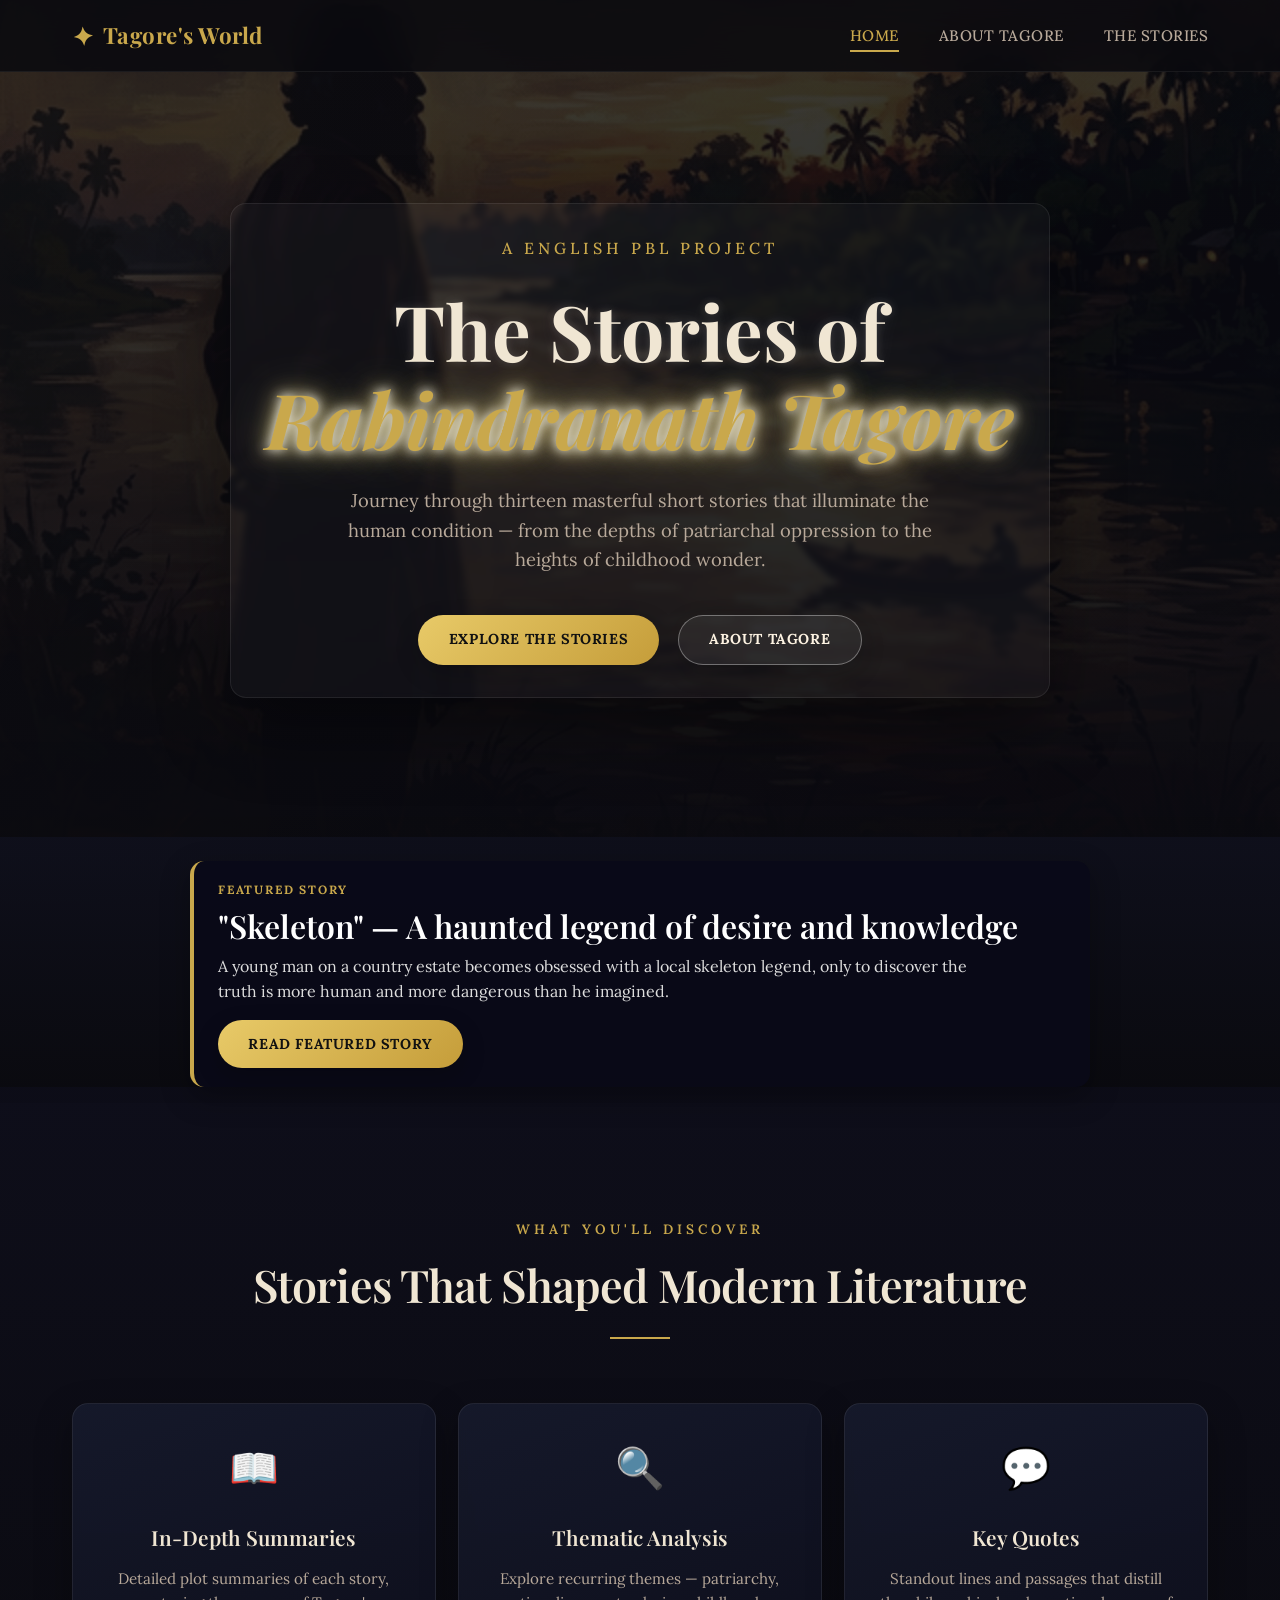
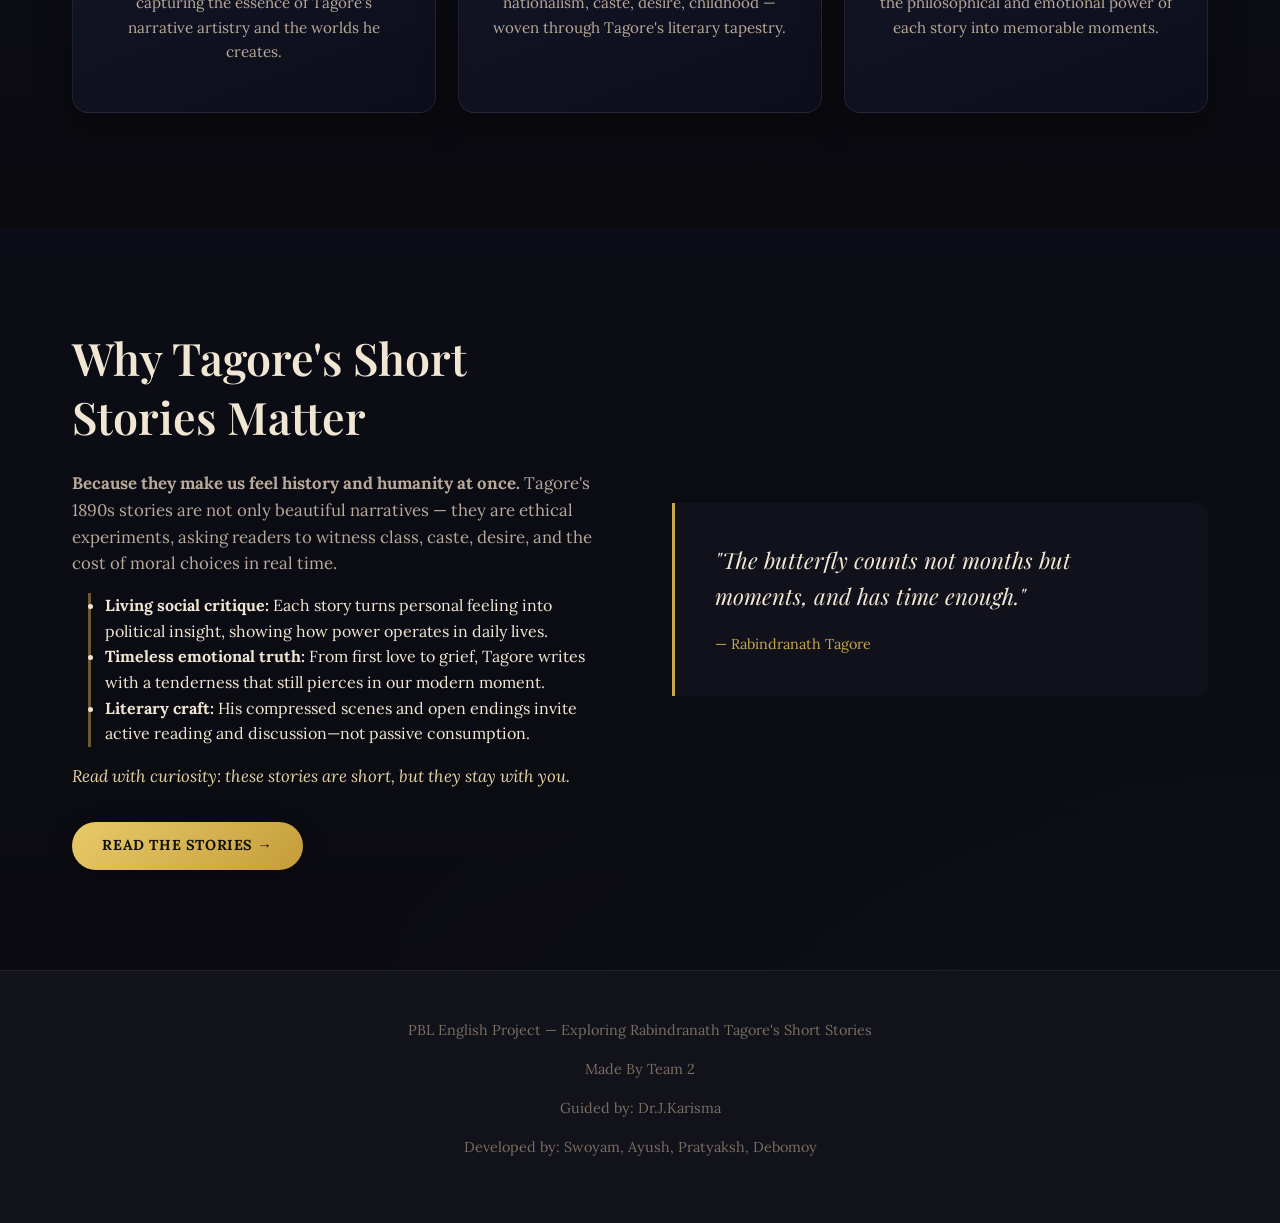
==== index.html @ ea3164e9 "updated" ====
<!DOCTYPE html>
<html lang="en">
<head>
  <meta charset="UTF-8">
  <meta name="viewport" content="width=device-width, initial-scale=1.0">
  <meta name="description" content="Explore the literary world of Rabindranath Tagore — a curated collection of his short stories with summaries, themes, and in-depth analysis.">
  <title>Tagore's Stories — Exploring the Literary World of Rabindranath Tagore</title>
  <link rel="stylesheet" href="css/style.css">
</head>
<body>

  <!-- Particles -->
  <div class="particles"></div>

  <!-- Navbar -->
  <nav class="navbar">
    <div class="nav-container">
      <a href="index.html" class="nav-logo">
        <span class="logo-icon">✦</span> Tagore's World
      </a>
      <ul class="nav-links">
        <li><a href="index.html">Home</a></li>
        <li><a href="about.html">About Tagore</a></li>
        <li><a href="stories.html">The Stories</a></li>
      </ul>
      <div class="hamburger">
        <span></span>
        <span></span>
        <span></span>
      </div>
    </div>
  </nav>

  <!-- Hero -->
  <section class="hero">
    <div class="hero-bg">
      <img src="assets/hero-bg.png" alt="Tagore by the river at dusk">
    </div>
    <div class="hero-content">
      <p class="hero-subtitle">A English PBL Project</p>
      <h1 class="hero-title">The Stories of <span class="highlight">Rabindranath Tagore</span></h1>
      <p class="hero-description">Journey through thirteen masterful short stories that illuminate the human condition — from the depths of patriarchal oppression to the heights of childhood wonder.</p>
      <div class="hero-cta">
        <a href="stories.html" class="btn btn-primary">Explore the Stories</a>
        <a href="about.html" class="btn btn-outline">About Tagore</a>
      </div>
    </div>
  </section>

  <!-- Featured Story Highlight -->
  <section class="featured-story">
    <div class="container">
      <div class="featured-story-card reveal">
        <div class="featured-headline">Featured Story</div>
        <h3>"Skeleton" — A haunted legend of desire and knowledge</h3>
        <p>A young man on a country estate becomes obsessed with a local skeleton legend, only to discover the truth is more human and more dangerous than he imagined.</p>
        <a href="story.html?id=skeleton" class="btn btn-primary">Read Featured Story</a>
      </div>
    </div>
  </section>

  <!-- Featured Section -->
  <section class="featured-section">
    <div class="container">
      <div class="section-header reveal">
        <span class="section-label">What You'll Discover</span>
        <h2 class="section-title">Stories That Shaped Modern Literature</h2>
        <div class="section-divider"></div>
      </div>

      <div class="featured-grid reveal-children">
        <div class="featured-card">
          <span class="card-icon">📖</span>
          <h3>In-Depth Summaries</h3>
          <p>Detailed plot summaries of each story, capturing the essence of Tagore's narrative artistry and the worlds he creates.</p>
        </div>
        <div class="featured-card">
          <span class="card-icon">🔍</span>
          <h3>Thematic Analysis</h3>
          <p>Explore recurring themes — patriarchy, nationalism, caste, desire, childhood — woven through Tagore's literary tapestry.</p>
        </div>
        <div class="featured-card">
          <span class="card-icon">💬</span>
          <h3>Key Quotes</h3>
          <p>Standout lines and passages that distill the philosophical and emotional power of each story into memorable moments.</p>
        </div>
      </div>
    </div>
  </section>

  <!-- Intro Quote Section -->
  <section class="intro-section">
    <div class="container">
      <div class="intro-content">
        <div class="intro-text reveal">
          <h2>Why Tagore's Short Stories Matter</h2>
          <p><strong>Because they make us feel history and humanity at once.</strong> Tagore's 1890s stories are not only beautiful narratives — they are ethical experiments, asking readers to witness class, caste, desire, and the cost of moral choices in real time.</p>
          <ul style="list-style: disc; margin-left: 1rem; margin-bottom: 1rem; color:#f0e6d3;">
            <li><strong>Living social critique:</strong> Each story turns personal feeling into political insight, showing how power operates in daily lives.</li>
            <li><strong>Timeless emotional truth:</strong> From first love to grief, Tagore writes with a tenderness that still pierces in our modern moment.</li>
            <li><strong>Literary craft:</strong> His compressed scenes and open endings invite active reading and discussion—not passive consumption.</li>
          </ul>
          <p class="intro-cta">Read with curiosity: these stories are short, but they stay with you.</p>
          <a href="stories.html" class="btn btn-primary" style="margin-top: 1rem;">Read the Stories →</a>
        </div>
        <div class="intro-quote reveal">
          <blockquote>"The butterfly counts not months but moments, and has time enough."</blockquote>
          <cite>— Rabindranath Tagore</cite>
        </div>
      </div>
    </div>
  </section>

  <!-- Footer -->
  <footer class="footer">
    <div class="container">
      <p>PBL English Project — Exploring Rabindranath Tagore's Short Stories</p>
      <p style="margin-top: 0.5rem;">Made By Team 2</p>
      <p>Guided by: Dr.J.Karisma</p>
      <p>Developed by: Swoyam, Ayush, Pratyaksh, Debomoy</p>
    </div>
  </footer>

  <script src="js/stories-data.js"></script>
  <script src="js/app.js"></script>
</body>
</html>
---- css/style.css ----
@import url('https://fonts.googleapis.com/css2?family=Playfair+Display:ital,wght@0,400;0,500;0,600;0,700;0,800;1,400;1,500;1,600&family=Lora:ital,wght@0,400;0,500;0,600;0,700;1,400;1,500&display=swap');


:root {
 
  --bg-primary: #0a0a0f;
  --bg-secondary: #12121a;
  --bg-card: rgba(20, 20, 32, 0.7);
  --bg-card-hover: rgba(30, 30, 48, 0.85);
  --bg-glass: rgba(255, 255, 255, 0.03);
  --bg-glass-border: rgba(255, 255, 255, 0.06);

  --text-primary: #f0e6d3;
  --text-secondary: #b8a99a;
  --text-muted: #7a6e63;

  --gold: #c9a84c;
  --gold-light: #e8d48b;
  --gold-dark: #a07d2e;
  --gold-glow: rgba(201, 168, 76, 0.3);

  --accent-red: #c44d4d;
  --accent-teal: #4da8a8;

  --font-heading: 'Playfair Display', Georgia, serif;
  --font-body: 'Lora', 'Times New Roman', serif;

  
  --nav-height: 72px;
  --section-padding: 100px;
  --container-width: 1200px;

  
  --transition-fast: 0.2s ease;
  --transition-medium: 0.4s ease;
  --transition-slow: 0.7s cubic-bezier(0.16, 1, 0.3, 1);


  --shadow-card: 0 8px 32px rgba(0, 0, 0, 0.4);
  --shadow-glow: 0 0 40px rgba(201, 168, 76, 0.15);
}


*, *::before, *::after {
  margin: 0;
  padding: 0;
  box-sizing: border-box;
}

html {
  scroll-behavior: smooth;
  font-size: 16px;
}

body {
  font-family: var(--font-body);
  background: radial-gradient(circle at 0 0, rgba(201, 168, 76, 0.08), transparent 30%), radial-gradient(circle at 100% 120%, rgba(77, 168, 168, 0.08), transparent 35%), linear-gradient(180deg, #0b0b12 0%, #0d0d19 50%, #0a0a0f 100%);
  color: var(--text-primary);
  line-height: 1.6;
  overflow-x: hidden;
  -webkit-font-smoothing: antialiased;
  min-height: 100vh;
}

a {
  color: var(--gold);
  text-decoration: none;
  transition: color var(--transition-fast), transform var(--transition-fast);
}
a:hover {
  transform: translateY(-1px);
} 

a:hover {
  color: var(--gold-light);
}

img {
  max-width: 100%;
  height: auto;
  display: block;
}

h1, h2, h3, h4, h5, h6 {
  font-family: var(--font-heading);
  font-weight: 600;
  line-height: 1.3;
  color: var(--text-primary);
}

h1 { font-size: clamp(2.4rem, 5vw, 4rem); }
h2 { font-size: clamp(1.8rem, 3.5vw, 2.8rem); }
h3 { font-size: clamp(1.3rem, 2.5vw, 1.8rem); }

p {
  margin-bottom: 1rem;
  color: var(--text-secondary);
}

::selection {
  background: var(--gold);
  color: var(--bg-primary);
}

.section-title {
  letter-spacing: -0.02em;
  line-height: 1.25;
  margin-bottom: 0.75rem;
}

.section-label {
  letter-spacing: 0.18em;
}


::-webkit-scrollbar { width: 8px; }
::-webkit-scrollbar-track { background: var(--bg-primary); }
::-webkit-scrollbar-thumb {
  background: var(--gold-dark);
  border-radius: 4px;
}
::-webkit-scrollbar-thumb:hover { background: var(--gold); }


.navbar {
  position: fixed;
  top: 0;
  left: 0;
  width: 100%;
  height: var(--nav-height);
  z-index: 1000;
  display: flex;
  align-items: center;
  justify-content: center;
  background: rgba(10, 10, 15, 0.85);
  backdrop-filter: blur(20px);
  -webkit-backdrop-filter: blur(20px);
  border-bottom: 1px solid var(--bg-glass-border);
  transition: background var(--transition-medium);
}

.navbar.scrolled {
  background: rgba(10, 10, 15, 0.95);
  box-shadow: 0 4px 30px rgba(0, 0, 0, 0.3);
}

.nav-container {
  width: 100%;
  max-width: var(--container-width);
  padding: 0 2rem;
  display: flex;
  align-items: center;
  justify-content: space-between;
}

.nav-logo {
  font-family: var(--font-heading);
  font-size: 1.4rem;
  font-weight: 700;
  color: var(--gold);
  letter-spacing: 0.5px;
  display: flex;
  align-items: center;
  gap: 0.5rem;
  transition: transform var(--transition-fast), filter var(--transition-fast);
}

.nav-logo:hover {
  transform: translateY(-1px);
  filter: saturate(1.2);
}

.nav-logo .logo-icon {
  font-size: 1.6rem;
  transform: rotate(-5deg);
}

.nav-links {
  display: flex;
  list-style: none;
  gap: 2.5rem;
  align-items: center;
}

.nav-links a {
  font-family: var(--font-body);
  font-size: 0.95rem;
  font-weight: 500;
  color: var(--text-secondary);
  letter-spacing: 0.5px;
  text-transform: uppercase;
  position: relative;
  padding: 0.3rem 0;
}

.nav-links a::after {
  content: '';
  position: absolute;
  bottom: -2px;
  left: 0;
  width: 0;
  height: 2px;
  background: var(--gold);
  transition: width var(--transition-medium);
}

.nav-links a:hover,
.nav-links a.active {
  color: var(--gold);
}

.nav-links a:hover::after,
.nav-links a.active::after {
  width: 100%;
}

/* Hamburger */
.hamburger {
  display: none;
  flex-direction: column;
  gap: 5px;
  cursor: pointer;
  z-index: 1001;
  padding: 5px;
}

.hamburger span {
  display: block;
  width: 26px;
  height: 2px;
  background: var(--text-primary);
  transition: all var(--transition-fast);
  border-radius: 2px;
}

.hamburger.active span:nth-child(1) {
  transform: rotate(45deg) translate(5px, 5px);
}

.hamburger.active span:nth-child(2) {
  opacity: 0;
}

.hamburger.active span:nth-child(3) {
  transform: rotate(-45deg) translate(5px, -5px);
}

/* ===== CONTAINER ===== */
.container {
  width: 100%;
  max-width: var(--container-width);
  margin: 0 auto;
  padding: 0 2rem;
}

/* ===== HERO SECTION ===== */
.hero {
  position: relative;
  min-height: 93vh;
  display: flex;
  align-items: center;
  justify-content: center;
  overflow: hidden;
  padding: 6rem 0 2rem;
}

.hero-bg {
  position: absolute;
  inset: 0;
  z-index: 0;
  opacity: 0.7;
  filter: saturate(0.7) blur(0.5px);
}

.hero-bg img {
  width: 100%;
  height: 100%;
  object-fit: cover;
  opacity: 0.6;
}

.hero-bg::after {
  content: '';
  position: absolute;
  inset: 0;
  background: linear-gradient(
    to bottom,
    rgba(10, 10, 15, 0.5) 0%,
    rgba(10, 10, 15, 0.65) 45%,
    rgba(10, 10, 15, 0.95) 100%
  );
}

.hero-content {
  position: relative;
  z-index: 1;
  text-align: center;
  max-width: 820px;
  padding: 2rem;
  border-radius: 16px;
  background: rgba(255, 255, 255, 0.03);
  border: 1px solid rgba(255, 255, 255, 0.08);
  box-shadow: 0 30px 70px rgba(0, 0, 0, 0.4);
  backdrop-filter: blur(3px);
}

.hero-subtitle {
  font-family: var(--font-body);
  font-size: 1rem;
  font-weight: 500;
  color: var(--gold);
  text-transform: uppercase;
  letter-spacing: 4px;
  margin-bottom: 1.5rem;
  opacity: 0;
  animation: fadeInUp 0.8s ease 0.3s forwards;
}

.hero-title {
  font-size: clamp(2.8rem, 6vw, 5rem);
  font-weight: 700;
  margin-bottom: 1.5rem;
  line-height: 1.15;
  opacity: 0;
  animation: fadeInUp 0.8s ease 0.5s forwards;
  text-shadow: 0 0 10px rgba(255,255,255,0.15), 0 0 24px rgba(255,255,255,0.08);
}

.hero-title .highlight {
  color: var(--gold);
  font-style: italic;
  text-shadow: 0 0 12px rgba(255, 255, 255, 0.9), 0 0 22px rgba(255, 229, 129, 0.9), 0 0 50px rgba(255, 245, 180, 0.35);
  animation: glowText 2.2s ease-in-out infinite;
}

@keyframes glowText {
  0%, 100% { text-shadow: 0 0 8px rgba(255, 255, 255, 0.6), 0 0 18px rgba(255, 229, 129, 0.35); }
  50% { text-shadow: 0 0 18px rgba(255, 255, 255, 0.9), 0 0 38px rgba(255, 244, 194, 0.5); }
}

.hero-description {
  font-size: 1.15rem;
  color: var(--text-secondary);
  max-width: 600px;
  margin: 0 auto 2.5rem;
  opacity: 0;
  animation: fadeInUp 0.8s ease 0.7s forwards;
}

.hero-cta {
  display: flex;
  gap: 1.2rem;
  justify-content: center;
  flex-wrap: wrap;
  opacity: 0;
  animation: fadeInUp 0.8s ease 0.9s forwards;
}

/* ===== BUTTONS ===== */
.btn {
  display: inline-flex;
  align-items: center;
  gap: 0.45rem;
  padding: 0.78rem 1.9rem;
  border-radius: 999px;
  font-family: var(--font-body);
  font-size: 0.9rem;
  font-weight: 700;
  letter-spacing: 0.6px;
  cursor: pointer;
  border: 0;
  transition: all 0.25s ease;
  text-transform: uppercase;
  box-shadow: 0 8px 25px rgba(0, 0, 0, 0.2);
}

.btn-primary {
  background: linear-gradient(135deg, #e8ca68, #c59d3a);
  color: #111;
}

.btn-primary:hover {
  background: linear-gradient(135deg, #f2df92, #d6aa46);
  transform: translateY(-2px) scale(1.01);
  box-shadow: 0 12px 30px rgba(216, 172, 69, 0.32);
}

.btn-outline {
  background: rgba(255, 255, 255, 0.06);
  color: #fdf3e2;
  border: 1px solid rgba(255, 255, 255, 0.35);
}

.btn-outline:hover {
  background: rgba(255, 255, 255, 0.2);
  border-color: rgba(255, 255, 255, 0.6);
  color: #fff;
  transform: translateY(-2px);
}

/* ===== SECTION HEADERS ===== */
.section-header {
  text-align: center;
  margin-bottom: 4rem;
}

.section-label {
  font-family: var(--font-body);
  font-size: 0.85rem;
  font-weight: 600;
  color: var(--gold);
  text-transform: uppercase;
  letter-spacing: 4px;
  margin-bottom: 1rem;
  display: block;
}

.section-title {
  margin-bottom: 1rem;
}

.section-divider {
  width: 60px;
  height: 2px;
  background: var(--gold);
  margin: 1.5rem auto 0;
}

/* ===== FEATURED SECTION (Homepage) ===== */
.featured-section {
  padding: calc(var(--section-padding) + 1rem) 0;
  background: linear-gradient(180deg, rgba(14, 14, 26, 0.92), rgba(10, 10, 15, 0.95));
}

.featured-grid {
  display: grid;
  grid-template-columns: repeat(3, 1fr);
  gap: 1.4rem;
}

.featured-card {
  background: linear-gradient(160deg, rgba(22, 26, 44, 0.9), rgba(13, 14, 29, 0.9));
  border: 1px solid rgba(255, 255, 255, 0.08);
  border-radius: 16px;
  padding: 2rem;
  text-align: center;
  transition: all var(--transition-medium);
  position: relative;
  overflow: hidden;
  backdrop-filter: blur(4px);
  box-shadow: 0 14px 35px rgba(0, 0, 0, 0.35);
}

.featured-card::before {
  content: '';
  position: absolute;
  top: 0;
  left: 15%;
  right: 15%;
  height: 4px;
  border-radius: 999px;
  background: linear-gradient(90deg, rgba(201, 168, 76, 0.2), rgba(255, 255, 255, 0.45), rgba(201, 168, 76, 0.2));
  opacity: 0;
  transition: opacity var(--transition-medium), transform var(--transition-medium);
  transform: scaleX(0.8);
}

.featured-card:hover {
  background: linear-gradient(160deg, rgba(30, 34, 58, 0.95), rgba(16, 17, 34, 0.95));
  transform: translateY(-5px);
  box-shadow: 0 18px 45px rgba(0, 0, 0, 0.4);
  border-color: rgba(227, 191, 101, 0.25);
}

.featured-card:hover::before {
  opacity: 1;
  transform: scaleX(1);
}

.featured-card .card-icon {
  font-size: 2.5rem;
  margin-bottom: 1.5rem;
  display: block;
}

.featured-card h3 {
  font-size: 1.3rem;
  margin-bottom: 1rem;
}

.featured-card p {
  font-size: 0.95rem;
  line-height: 1.6;
}

/* ===== INTRO SECTION ===== */
.intro-section {
  padding: var(--section-padding) 0;
}

.intro-content {
  display: grid;
  grid-template-columns: 1fr 1fr;
  gap: 4rem;
  align-items: center;
}

.intro-text h2 {
  margin-bottom: 1.5rem;
}

.intro-text p {
  font-size: 1.05rem;
  margin-bottom: 1rem;
}

.intro-text ul {
  margin-bottom: 1rem;
  color: #f2e8cc;
  border-left: 3px solid rgba(201, 168, 76, 0.5);
  padding-left: 0.85rem;
}

.intro-cta {
  margin-top: 0.3rem;
  font-style: italic;
  color: #e5d3a6;
  font-size: 1rem;
}

.intro-quote {
  position: relative;
  padding: 2.5rem;
  background: var(--bg-card);
  border-left: 3px solid var(--gold);
  border-radius: 0 12px 12px 0;
}

.intro-quote blockquote {
  font-family: var(--font-heading);
  font-size: 1.4rem;
  font-style: italic;
  color: var(--text-primary);
  line-height: 1.6;
  margin-bottom: 1rem;
}

.intro-quote cite {
  font-family: var(--font-body);
  font-size: 0.9rem;
  color: var(--gold);
  font-style: normal;
}

/* ===== ABOUT PAGE ===== */
.about-hero {
  padding-top: calc(var(--nav-height) + 60px);
  padding-bottom: 60px;
  text-align: center;
  background: linear-gradient(to bottom, var(--bg-secondary), var(--bg-primary));
}

.about-bio {
  padding: var(--section-padding) 0;
}

.bio-grid {
  display: grid;
  grid-template-columns: 1fr 1.5fr;
  gap: 4rem;
  align-items: start;
}

.bio-image {
  border-radius: 12px;
  overflow: hidden;
  border: 2px solid var(--bg-glass-border);
  box-shadow: var(--shadow-card);
}

.bio-text h3 {
  color: var(--gold);
  margin-bottom: 1rem;
  font-size: 1.5rem;
}

.bio-text p {
  font-size: 1.05rem;
  margin-bottom: 1.2rem;
}

/* Timeline */
.timeline-section {
  padding: var(--section-padding) 0;
  background: var(--bg-secondary);
}

.timeline {
  position: relative;
  max-width: 900px;
  margin: 0 auto;
}

.timeline::before {
  content: '';
  position: absolute;
  top: 0;
  bottom: 0;
  left: 50%;
  width: 2px;
  background: linear-gradient(to bottom, transparent, var(--gold), transparent);
  transform: translateX(-50%);
}

.timeline-item {
  display: flex;
  align-items: flex-start;
  margin-bottom: 3rem;
  position: relative;
}

.timeline-item:nth-child(odd) {
  flex-direction: row-reverse;
  text-align: right;
}

.timeline-item:nth-child(odd) .timeline-content {
  margin-right: 3rem;
  margin-left: 0;
}

.timeline-item:nth-child(even) .timeline-content {
  margin-left: 3rem;
}

.timeline-dot {
  position: absolute;
  left: 50%;
  transform: translateX(-50%);
  width: 16px;
  height: 16px;
  border-radius: 50%;
  background: var(--gold);
  border: 3px solid var(--bg-secondary);
  z-index: 2;
  box-shadow: 0 0 15px var(--gold-glow);
}

.timeline-content {
  width: calc(50% - 2rem);
  background: var(--bg-card);
  border: 1px solid var(--bg-glass-border);
  border-radius: 10px;
  padding: 1.5rem;
  transition: all var(--transition-medium);
}

.timeline-content:hover {
  border-color: rgba(201, 168, 76, 0.2);
  transform: translateY(-3px);
  box-shadow: var(--shadow-card);
}

.timeline-year {
  font-family: var(--font-heading);
  font-size: 1.3rem;
  font-weight: 700;
  color: var(--gold);
  margin-bottom: 0.5rem;
}

.timeline-content h4 {
  font-size: 1.05rem;
  margin-bottom: 0.5rem;
}

.timeline-content p {
  font-size: 0.9rem;
  line-height: 1.6;
}

/* ===== STORIES PAGE ===== */
.stories-hero {
  padding-top: calc(var(--nav-height) + 90px);
  padding-bottom: 50px;
  text-align: center;
  background: linear-gradient(180deg, rgba(16, 18, 30, 0.96), rgba(8, 9, 16, 0.98));
  border-bottom: 1px solid rgba(255, 255, 255, 0.08);
  box-shadow: inset 0 -40px 45px rgba(0, 0, 0, 0.25);
}

.stories-hero .section-title {
  font-size: clamp(2.2rem, 5vw, 3rem);
  margin-top: 0.4rem;
  margin-bottom: 0.45rem;
  letter-spacing: -0.03em;
  line-height: 1.15;
}

.stories-hero p {
  color: #f2e9c4;
  margin: 0.4rem auto 0;
  max-width: 680px;
  font-size: 1.02rem;
  line-height: 1.65;
}

.view-controls {
  display: flex;
  justify-content: center;
  gap: 0.65rem;
  margin-top: 1.7rem;
  flex-wrap: wrap;
  background: rgba(20, 22, 34, 0.55);
  padding: 0.6rem 0.9rem;
  border-radius: 999px;
  border: 1px solid rgba(255,255,255,0.1);
  width: fit-content;
  margin: 1.4rem auto 0;
}

.view-controls .view-btn {
  border-radius: 999px;
  border: 1px solid rgba(255,255,255,0.2);
  background: rgba(255,255,255,0.08);
  color: #f4e6cf;
  padding: 0.5rem 0.95rem;
  transition: all 0.2s ease;
}

.view-controls .view-btn:hover {
  background: rgba(255,255,255,0.15);
  transform: translateY(-1px);
}

.view-btn {
  padding: 0.6rem 1.2rem;
  background: var(--bg-card);
  border: 1px solid var(--bg-glass-border);
  color: var(--text-secondary);
  border-radius: 6px;
  cursor: pointer;
  font-family: var(--font-body);
  font-size: 0.9rem;
  transition: all var(--transition-fast);
  display: flex;
  align-items: center;
  gap: 0.4rem;
}

.view-btn.active,
.view-btn:hover {
  background: var(--gold);
  color: var(--bg-primary);
  border-color: var(--gold);
}

/* Story Cards Grid */
.stories-container {
  padding: 2rem 0 var(--section-padding);
}

.stories-grid {
  display: grid;
  grid-template-columns: repeat(auto-fill, minmax(340px, 1fr));
  gap: 2rem;
  transition: all var(--transition-medium);
}

.stories-grid.list-view {
  grid-template-columns: 1fr;
  max-width: 800px;
  margin: 0 auto;
}

.story-card {
  background: linear-gradient(160deg, rgba(24, 28, 44, 0.95), rgba(11, 12, 22, 0.96));
  border: 1px solid rgba(255, 255, 255, 0.08);
  border-radius: 14px;
  padding: 1.8rem;
  cursor: pointer;
  transition: all 0.3s ease;
  position: relative;
  overflow: hidden;
  text-decoration: none;
  display: block;
  box-shadow: 0 10px 25px rgba(0, 0, 0, 0.18);
}

.story-card::before {
  content: '';
  position: absolute;
  top: 0;
  left: 0;
  right: 0;
  height: 4px;
  background: linear-gradient(90deg, rgba(201, 168, 76, 0.4), rgba(255, 255, 255, 0.75), rgba(201, 168, 76, 0.4));
  transform: scaleX(0.65);
  transition: transform 0.3s ease, opacity 0.3s ease;
  transform-origin: left;
  opacity: 0;
}

.story-card:hover {
  background: linear-gradient(160deg, rgba(36, 42, 67, 0.96), rgba(16, 18, 35, 1));
  border-color: rgba(255, 255, 255, 0.2);
  transform: translateY(-4px);
  box-shadow: 0 20px 35px rgba(0, 0, 0, 0.32), 0 0 18px rgba(201, 168, 76, 0.06);
}

.story-card:hover::before {
  transform: scaleX(1);
  opacity: 1;
}

.story-card-header {
  display: flex;
  justify-content: space-between;
  align-items: flex-start;
  margin-bottom: 1rem;
}

.story-card-title {
  font-family: var(--font-heading);
  font-size: 1.3rem;
  font-weight: 600;
  color: var(--text-primary);
  transition: color var(--transition-fast);
}

.story-card:hover .story-card-title {
  color: var(--gold);
}

.story-card-year {
  font-family: var(--font-heading);
  font-size: 0.9rem;
  color: var(--gold);
  font-weight: 600;
  background: rgba(201, 168, 76, 0.1);
  padding: 0.2rem 0.7rem;
  border-radius: 20px;
  flex-shrink: 0;
}

.story-card-excerpt {
  font-size: 0.95rem;
  color: var(--text-secondary);
  line-height: 1.6;
  display: -webkit-box;
  line-clamp: 3;
  -webkit-line-clamp: 3;
  -webkit-box-orient: vertical;
  overflow: hidden;
  margin-bottom: 1.2rem;
}

.story-card-themes {
  display: flex;
  flex-wrap: wrap;
  gap: 0.5rem;
}

.theme-tag {
  font-size: 0.75rem;
  color: var(--gold);
  background: rgba(201, 168, 76, 0.08);
  border: 1px solid rgba(201, 168, 76, 0.15);
  padding: 0.25rem 0.7rem;
  border-radius: 20px;
  font-weight: 500;
}

.story-card.featured {
  border: 1px solid rgba(255, 215, 117, 0.35);
  box-shadow: 0 18px 30px rgba(201, 168, 76, 0.28), inset 0 0 22px rgba(255, 229, 159, 0.1);
  background: linear-gradient(160deg, rgba(43, 44, 66, 0.96), rgba(20, 24, 40, 0.99));
}

.story-card-badge {
  display: inline-block;
  margin-top: 0.15rem;
  color: var(--bg-primary);
  background: var(--gold);
  font-size: 0.65rem;
  letter-spacing: 0.12em;
  text-transform: uppercase;
  font-weight: 700;
  border-radius: 99px;
  padding: 0.12rem 0.6rem;
}

.story-card-preview {
  margin: 0.6rem 0 1rem;
  background: rgba(255,255,255,0.04);
  border: 1px dashed rgba(201,168,76,0.4);
  border-radius: 10px;
  padding: 0.6rem 0.8rem;
  color: var(--text-secondary);
  font-size: 0.9rem;
}

/* List view adjustments */
.stories-grid.list-view .story-card {
  display: grid;
  grid-template-columns: 1fr;
}

.stories-grid.list-view .story-card-excerpt {
  line-clamp: 2;
  -webkit-line-clamp: 2;
}

.stories-grid {
  margin-top: 0.5rem;
}

.hidden {
  display: none !important;
}

.timeline-section {
  padding: 2rem 0 2rem;
}

.timeline-list {
  display: grid;
  grid-template-columns: repeat(auto-fill, minmax(280px, 1fr));
  gap: 1.2rem;
  margin-top: 1rem;
}

.timeline-year-block {
  display: flex;
  gap: 1rem;
  align-items: flex-start;
  margin-bottom: 1.2rem;
}

.timeline-year-marker {
  flex-shrink: 0;
  position: relative;
  padding-right: 1rem;
}

.timeline-year-marker::before {
  content: '';
  position: absolute;
  top: 0.4rem;
  right: 8px;
  width: 8px;
  height: 8px;
  border-radius: 50%;
  background: var(--gold);
  box-shadow: 0 0 0 4px rgba(201, 168, 76, 0.15);
}

.timeline-year-marker::after {
  content: '';
  position: absolute;
  top: 1.2rem;
  right: 11px;
  width: 2px;
  height: calc(100% - 1.2rem);
  background: rgba(201, 168, 76, 0.25);
}

.timeline-year-marker span {
  background: rgba(255, 255, 255, 0.08);
  color: var(--gold);
  display: inline-block;
  padding: 0.15rem 0.65rem;
  border-radius: 999px;
  font-weight: 700;
}

.timeline-year-content {
  flex: 1;
  display: grid;
  gap: 0.9rem;
}

.timeline-story-card {
  background: rgba(26, 30, 52, 0.85);
  border: 1px solid rgba(255,255,255,0.1);
  border-radius: 10px;
  padding: 0.9rem 1rem;
  transition: box-shadow var(--transition-fast), transform var(--transition-fast);
}

.timeline-story-card:hover {
  box-shadow: 0 14px 26px rgba(0, 0, 0, 0.4), 0 0 18px rgba(201, 168, 76, 0.2);
  transform: translateY(-2px);
}

.timeline-story-card h4 {
  font-size: 1.04rem;
  margin-bottom: 0.35rem;
}

.timeline-story-card h4 a {
  color: var(--text-primary);
  text-decoration: none;
}

.timeline-story-card h4 a:hover {
  color: var(--gold);
}

.timeline-story-card p {
  margin: 0;
  color: var(--text-secondary);
}

.timeline-meta {
  margin-top: 0.6rem;
  display: flex;
  gap: 0.5rem;
  flex-wrap: wrap;
  color: var(--gold-light);
  font-size: 0.8rem;
}

.timeline-meta span {
  background: rgba(255, 255, 255, 0.05);
  border: 1px solid rgba(201, 168, 76, 0.2);
  border-radius: 14px;
  padding: 0.2rem 0.55rem;
}

/* ===== STORY DETAIL PAGE ===== */
.story-detail-hero {
  padding-top: calc(var(--nav-height) + 80px);
  padding-bottom: 55px;
  text-align: center;
  background: linear-gradient(180deg, rgba(10, 12, 26, 0.96), rgba(6, 7, 14, 0.98));
  position: relative;
  border-bottom: 1px solid rgba(255,255,255,0.12);
  box-shadow: inset 0 -20px 35px rgba(0, 0, 0, 0.45);
}

.story-detail-hero::before {
  content: '';
  position: absolute;
  inset: 0;
  background: radial-gradient(circle at 50% 0%, rgba(255,255,255,0.06), transparent 45%);
  pointer-events: none;
}

.story-detail-hero::after {
  content: '';
  position: absolute;
  bottom: 0;
  left: 50%;
  transform: translateX(-50%);
  width: 70px;
  height: 3px;
  background: linear-gradient(90deg, transparent, var(--gold), transparent);
}

.story-detail-hero h1 {
  font-size: clamp(2rem, 6vw, 3rem);
  margin-bottom: 0.5rem;
  max-width: 800px;
  margin-inline: auto;
}

.story-meta {
  display: flex;
  justify-content: center;
  gap: 0.45rem;
  margin-top: 1rem;
  flex-wrap: wrap;
  max-width: 780px;
  margin-left: auto;
  margin-right: auto;
}

.story-meta-item {
  font-size: 0.85rem;
  color: #f1e9d6;
  background: rgba(255,255,255,0.05);
  border: 1px solid rgba(255,255,255,0.1);
  border-radius: 999px;
  padding: 0.35rem 0.7rem;
  display: flex;
  align-items: center;
  gap: 0.35rem;
}

.story-meta-item .meta-icon {
  display: inline-block;
  font-size: 0.9rem;
}

/* Story Body */
.story-body {
  padding: 3rem 0 var(--section-padding);
  max-width: 820px;
  margin: 0 auto;
}

.story-section {
  margin-bottom: 2rem;
  background: linear-gradient(180deg, rgba(14, 16, 28, 0.95), rgba(8, 9, 15, 0.9));
  border: 1px solid rgba(255,255,255,0.12);
  border-radius: 14px;
  padding: 1.2rem 1.4rem;
  box-shadow: 0 8px 20px rgba(0,0,0,0.2);
}

.story-section-label {
  font-family: var(--font-body);
  font-size: 0.75rem;
  font-weight: 700;
  color: var(--gold);
  text-transform: uppercase;
  letter-spacing: 2.5px;
  margin-bottom: 0.7rem;
  display: inline-flex;
  align-items: center;
  gap: 0.25rem;
  padding: 0.2rem 0.55rem;
  border-radius: 999px;
  background: rgba(255,255,255,0.05);
}

.story-section h3 {
  margin-bottom: 0.8rem;
}

.story-section p {
  font-size: 1.02rem;
  line-height: 1.8;
  margin-bottom: 0;
  color: #ece3cf;
}

.key-quote {
  background: linear-gradient(135deg, rgba(40, 40, 54, 0.96), rgba(24, 24, 37, 0.96));
  border-left: 3px solid var(--gold);
  border-radius: 0 12px 12px 0;
  padding: 1.7rem 2rem;
  margin: 1.5rem 0;
}

.key-quote p {
  font-family: var(--font-heading);
  font-size: 1.2rem;
  font-style: italic;
  color: #fffbf0;
  line-height: 1.6;
  margin: 0;
}

.themes-list li {
  font-size: 0.85rem;
  color: #fff;
  background: rgba(201, 168, 76, 0.12);
  border: 1px solid rgba(201,168,76,0.25);
  padding: 0.35rem 0.8rem;
  border-radius: 999px;
}

.story-nav {
  border-top: 1px solid rgba(255,255,255,0.08);
  margin-top: 2rem;
  padding-top: 1.8rem;
}

.story-nav a {
  border: 1px solid rgba(255,255,255,0.12);
  background: rgba(255, 255, 255, 0.04);
  color: #f7e9c8;
}

.story-nav a:hover {
  background: rgba(201, 168, 76, 0.12);
  color: #fff;
}

.story-section {
  margin-bottom: 3rem;
}

.story-section-label {
  font-family: var(--font-body);
  font-size: 0.8rem;
  font-weight: 600;
  color: var(--gold);
  text-transform: uppercase;
  letter-spacing: 3px;
  margin-bottom: 1rem;
  display: flex;
  align-items: center;
  gap: 0.5rem;
}

.story-section-label::after {
  content: '';
  flex: 1;
  height: 1px;
  background: var(--bg-glass-border);
}

.story-section h3 {
  margin-bottom: 1rem;
}

.story-section p {
  font-size: 1.05rem;
  line-height: 1.8;
}

/* Key Quote */
.key-quote {
  background: var(--bg-card);
  border-left: 3px solid var(--gold);
  border-radius: 0 12px 12px 0;
  padding: 2rem 2.5rem;
  margin: 2rem 0;
  position: relative;
}

.key-quote::before {
  content: '"';
  font-family: var(--font-heading);
  font-size: 4rem;
  color: var(--gold);
  opacity: 0.3;
  position: absolute;
  top: -0.5rem;
  left: 1rem;
  line-height: 1;
}

.key-quote p {
  font-family: var(--font-heading);
  font-size: 1.25rem;
  font-style: italic;
  color: var(--text-primary);
  line-height: 1.7;
}

/* Themes list in detail */
.themes-list {
  display: flex;
  flex-wrap: wrap;
  gap: 0.6rem;
  list-style: none;
}

.themes-list li {
  font-size: 0.9rem;
  color: var(--gold);
  background: rgba(201, 168, 76, 0.08);
  border: 1px solid rgba(201, 168, 76, 0.2);
  padding: 0.4rem 1rem;
  border-radius: 25px;
  font-weight: 500;
}

/* Story Navigation */
.story-nav {
  display: flex;
  justify-content: space-between;
  align-items: center;
  padding: 2rem 0;
  border-top: 1px solid var(--bg-glass-border);
  margin-top: 2rem;
}

.story-nav a {
  display: flex;
  align-items: center;
  gap: 0.5rem;
  font-size: 0.95rem;
  color: var(--text-secondary);
  transition: all var(--transition-fast);
  padding: 0.7rem 1.2rem;
  border-radius: 8px;
  border: 1px solid rgba(255,255,255,0.18);
  background: rgba(255,255,255,0.03);
  backdrop-filter: blur(3px);
}

.story-nav a:hover {
  color: var(--gold);
  border-color: rgba(201, 168, 76, 0.3);
  background: var(--bg-card);
}

.story-nav .nav-direction {
  font-size: 0.75rem;
  color: var(--text-muted);
  text-transform: uppercase;
  letter-spacing: 1px;
}

.story-nav .nav-title {
  font-family: var(--font-heading);
  font-weight: 600;
}

/* ===== FOOTER ===== */
.footer {
  padding: 3rem 0;
  border-top: 1px solid var(--bg-glass-border);
  text-align: center;
  background: var(--bg-secondary);
}

.footer p {
  font-size: 0.9rem;
  color: var(--text-muted);
}

.footer a {
  color: var(--gold);
}

/* ===== ANIMATIONS ===== */
@keyframes fadeInUp {
  from {
    opacity: 0;
    transform: translateY(30px);
  }
  to {
    opacity: 1;
    transform: translateY(0);
  }
}

@keyframes fadeIn {
  from { opacity: 0; }
  to { opacity: 1; }
}

@keyframes glowText {
  0% { text-shadow: 0 0 0px rgba(201,168,76,0.8); }
  50% { text-shadow: 0 0 16px rgba(201,168,76,0.45); }
  100% { text-shadow: 0 0 0px rgba(201,168,76,0.8); }
}

.hero-title .highlight {
  animation: glowText 2.4s ease-in-out infinite;
}

.featured-story {
  padding: 1.5rem 0 0;
  background: linear-gradient(180deg, rgba(15, 16, 28, 0.8), rgba(10, 10, 15, 0.95));
}

.featured-story-card {
  display: flex;
  flex-direction: column;
  gap: 0.5rem;
  background: rgba(10, 10, 24, 0.88);
  border-left: 4px solid var(--gold);
  border-radius: 14px;
  padding: 1.2rem 1.5rem;
  margin: 0 auto 1rem;
  max-width: 900px;
  box-shadow: 0 10px 30px rgba(0,0,0,0.3);
}

.featured-headline {
  text-transform: uppercase;
  letter-spacing: 0.15em;
  font-size: 0.75rem;
  color: var(--gold);
  font-weight: 700;
}

.featured-story-card h3 {
  font-size: clamp(1.4rem, 3vw, 2rem);
  margin: 0;
  line-height: 1.2;
  color: #fff;
}

.featured-story-card p {
  margin-bottom: 0.15rem;
  color: #ddd;
  max-width: 760px;
}

.featured-story-card .btn {
  width: fit-content;
  margin-top: 0.3rem;
}

body.page-transition {
  opacity: 0;
  transition: opacity 0.35s ease;
}

body.page-transition-visible {
  opacity: 1;
}

.reveal {
  opacity: 0;
  transform: translateY(40px);
  transition: opacity 0.8s ease, transform 0.8s cubic-bezier(0.16, 1, 0.3, 1);
}

.reveal.visible {
  opacity: 1;
  transform: translateY(0);
}

/* Stagger children */
.reveal-children > * {
  opacity: 0;
  transform: translateY(20px);
  transition: opacity 0.6s ease, transform 0.6s cubic-bezier(0.16, 1, 0.3, 1);
}

.reveal-children.visible > * {
  opacity: 1;
  transform: translateY(0);
}

.reveal-children.visible > *:nth-child(1) { transition-delay: 0.05s; }
.reveal-children.visible > *:nth-child(2) { transition-delay: 0.1s; }
.reveal-children.visible > *:nth-child(3) { transition-delay: 0.15s; }
.reveal-children.visible > *:nth-child(4) { transition-delay: 0.2s; }
.reveal-children.visible > *:nth-child(5) { transition-delay: 0.25s; }
.reveal-children.visible > *:nth-child(6) { transition-delay: 0.3s; }
.reveal-children.visible > *:nth-child(7) { transition-delay: 0.35s; }
.reveal-children.visible > *:nth-child(8) { transition-delay: 0.4s; }
.reveal-children.visible > *:nth-child(9) { transition-delay: 0.45s; }
.reveal-children.visible > *:nth-child(10) { transition-delay: 0.5s; }
.reveal-children.visible > *:nth-child(11) { transition-delay: 0.55s; }
.reveal-children.visible > *:nth-child(12) { transition-delay: 0.6s; }
.reveal-children.visible > *:nth-child(13) { transition-delay: 0.65s; }

/* ===== PARTICLE BACKGROUND ===== */
.particles {
  position: fixed;
  inset: 0;
  z-index: 0;
  pointer-events: none;
  overflow: hidden;
}

.back-to-top {
  position: fixed;
  right: 1rem;
  bottom: 1rem;
  width: 42px;
  height: 42px;
  border: 0;
  border-radius: 999px;
  font-size: 1.4rem;
  background: linear-gradient(135deg, #e8ca68, #c59d3a);
  color: #111;
  box-shadow: 0 10px 25px rgba(0,0,0,0.35);
  cursor: pointer;
  opacity: 0;
  pointer-events: none;
  transform: translateY(8px);
  transition: all 0.25s ease;
  z-index: 1200;
}

.back-to-top.visible {
  opacity: 1;
  pointer-events: auto;
  transform: translateY(0);
}

.particle {
  position: absolute;
  width: 2px;
  height: 2px;
  background: var(--gold);
  border-radius: 50%;
  opacity: 0;
  animation: particleFloat 8s infinite;
}

@keyframes particleFloat {
  0% { opacity: 0; transform: translateY(100vh) scale(0); }
  10% { opacity: 0.6; }
  90% { opacity: 0.6; }
  100% { opacity: 0; transform: translateY(-10vh) scale(1); }
}

/* ===== RESPONSIVE ===== */
@media (max-width: 1024px) {
  .featured-grid {
    grid-template-columns: repeat(2, 1fr);
  }

  .intro-content {
    grid-template-columns: 1fr;
    gap: 2rem;
  }

  .bio-grid {
    grid-template-columns: 1fr;
    gap: 2rem;
  }

  .stories-hero {
    padding-top: calc(var(--nav-height) + 90px);
  }
}

@media (max-width: 768px) {
  :root {
    --section-padding: 60px;
  }

  .nav-links {
    display: none;
    position: fixed;
    top: 0;
    left: 0;
    width: 100%;
    height: 100vh;
    background: rgba(10, 10, 15, 0.97);
    backdrop-filter: blur(20px);
    flex-direction: column;
    align-items: center;
    justify-content: center;
    gap: 2rem;
  }

  .nav-links.open {
    display: flex;
  }

  .nav-links a {
    font-size: 1.2rem;
  }

  .hamburger {
    display: flex;
  }

  .featured-grid {
    grid-template-columns: 1fr;
  }

  .stories-grid {
    grid-template-columns: 1fr;
  }

  /* Timeline mobile */
  .timeline::before {
    left: 1rem;
  }

  .timeline-item,
  .timeline-item:nth-child(odd) {
    flex-direction: column;
    text-align: left;
    padding-left: 3rem;
  }

  .timeline-dot {
    left: 1rem;
  }

  .timeline-content,
  .timeline-item:nth-child(odd) .timeline-content {
    width: 100%;
    margin: 0.5rem 0 0 0;
  }

  .story-nav {
    flex-direction: column;
    gap: 1rem;
  }

  .story-nav a {
    width: 100%;
    justify-content: center;
  }
}

@media (max-width: 480px) {
  html {
    font-size: 14px;
  }

  .hero-content {
    padding: 0 1rem;
  }

  .container {
    padding: 0 1rem;
  }

  .story-card {
    padding: 1.5rem;
  }

  .key-quote {
    padding: 1.5rem;
  }

  .featured-card {
    padding: 1.5rem;
  }
}
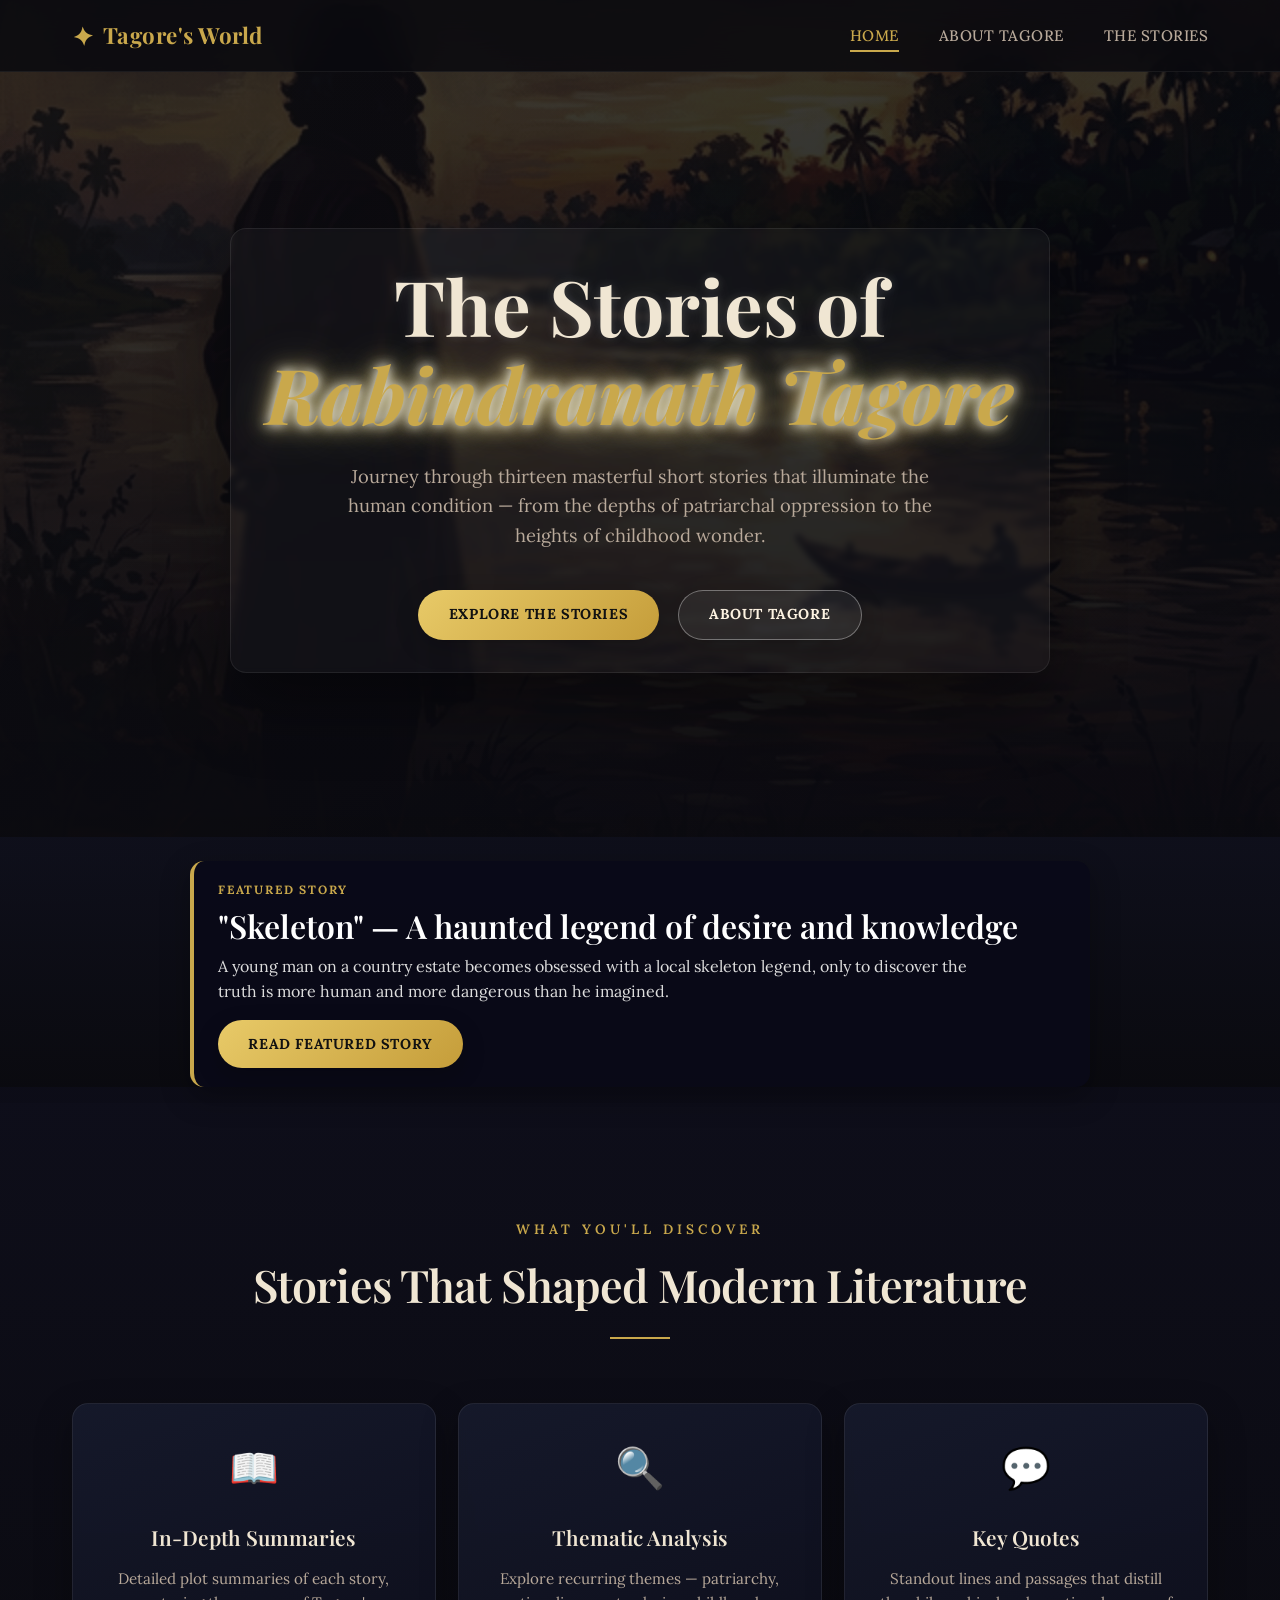
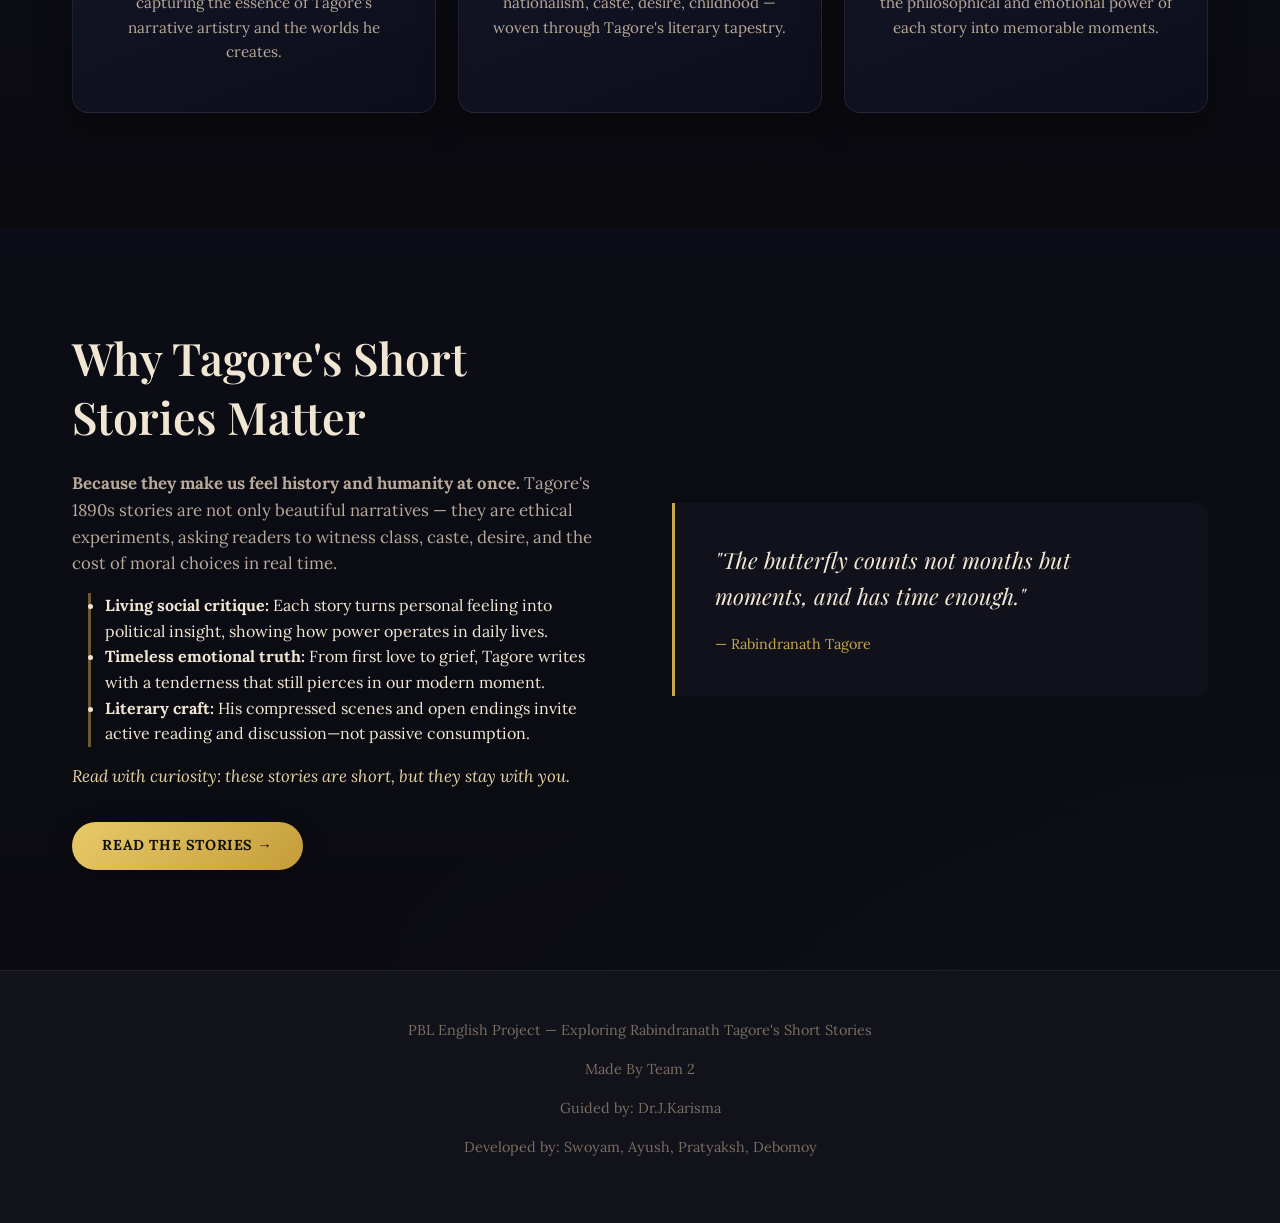
==== commit f352fb85: "Updated" ====
--- a/index.html
+++ b/index.html
@@ -37,7 +37,6 @@
       <img src="assets/hero-bg.png" alt="Tagore by the river at dusk">
     </div>
     <div class="hero-content">
-      <p class="hero-subtitle">A English PBL Project</p>
       <h1 class="hero-title">The Stories of <span class="highlight">Rabindranath Tagore</span></h1>
       <p class="hero-description">Journey through thirteen masterful short stories that illuminate the human condition — from the depths of patriarchal oppression to the heights of childhood wonder.</p>
       <div class="hero-cta">
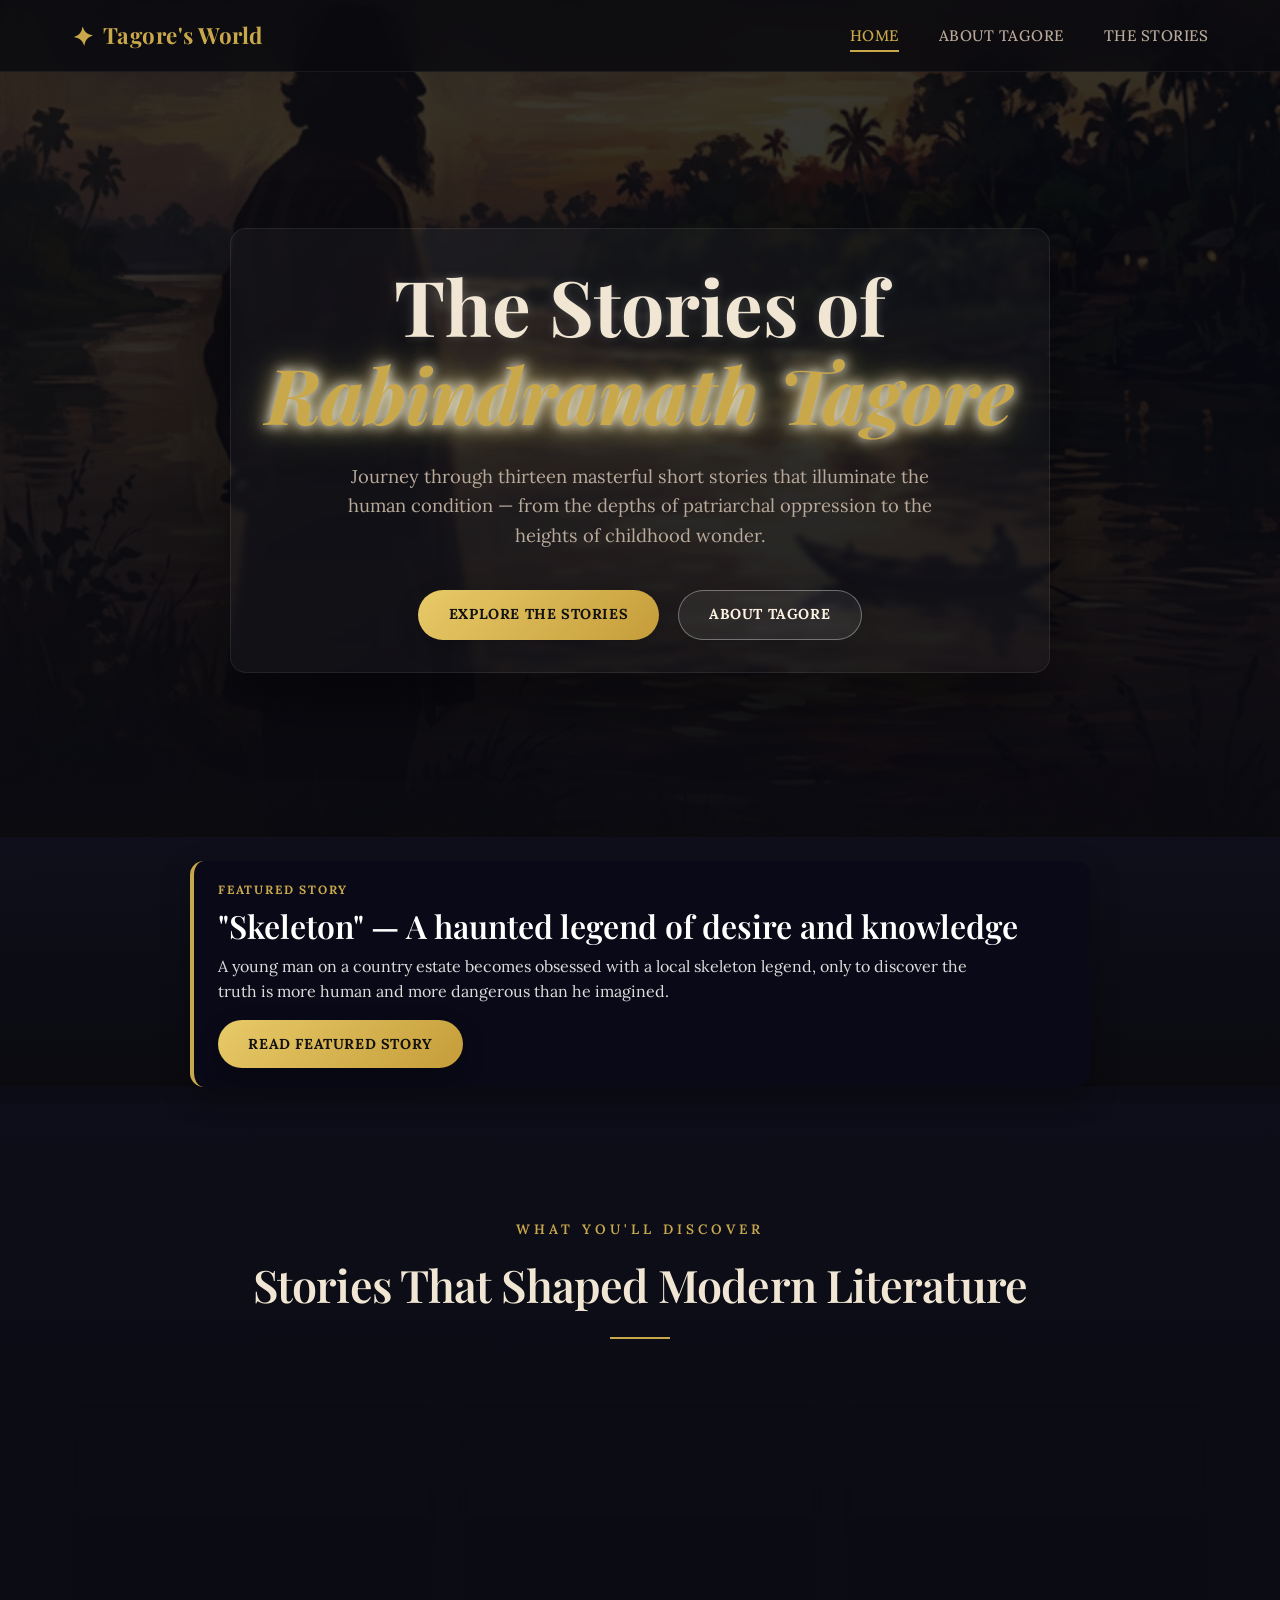
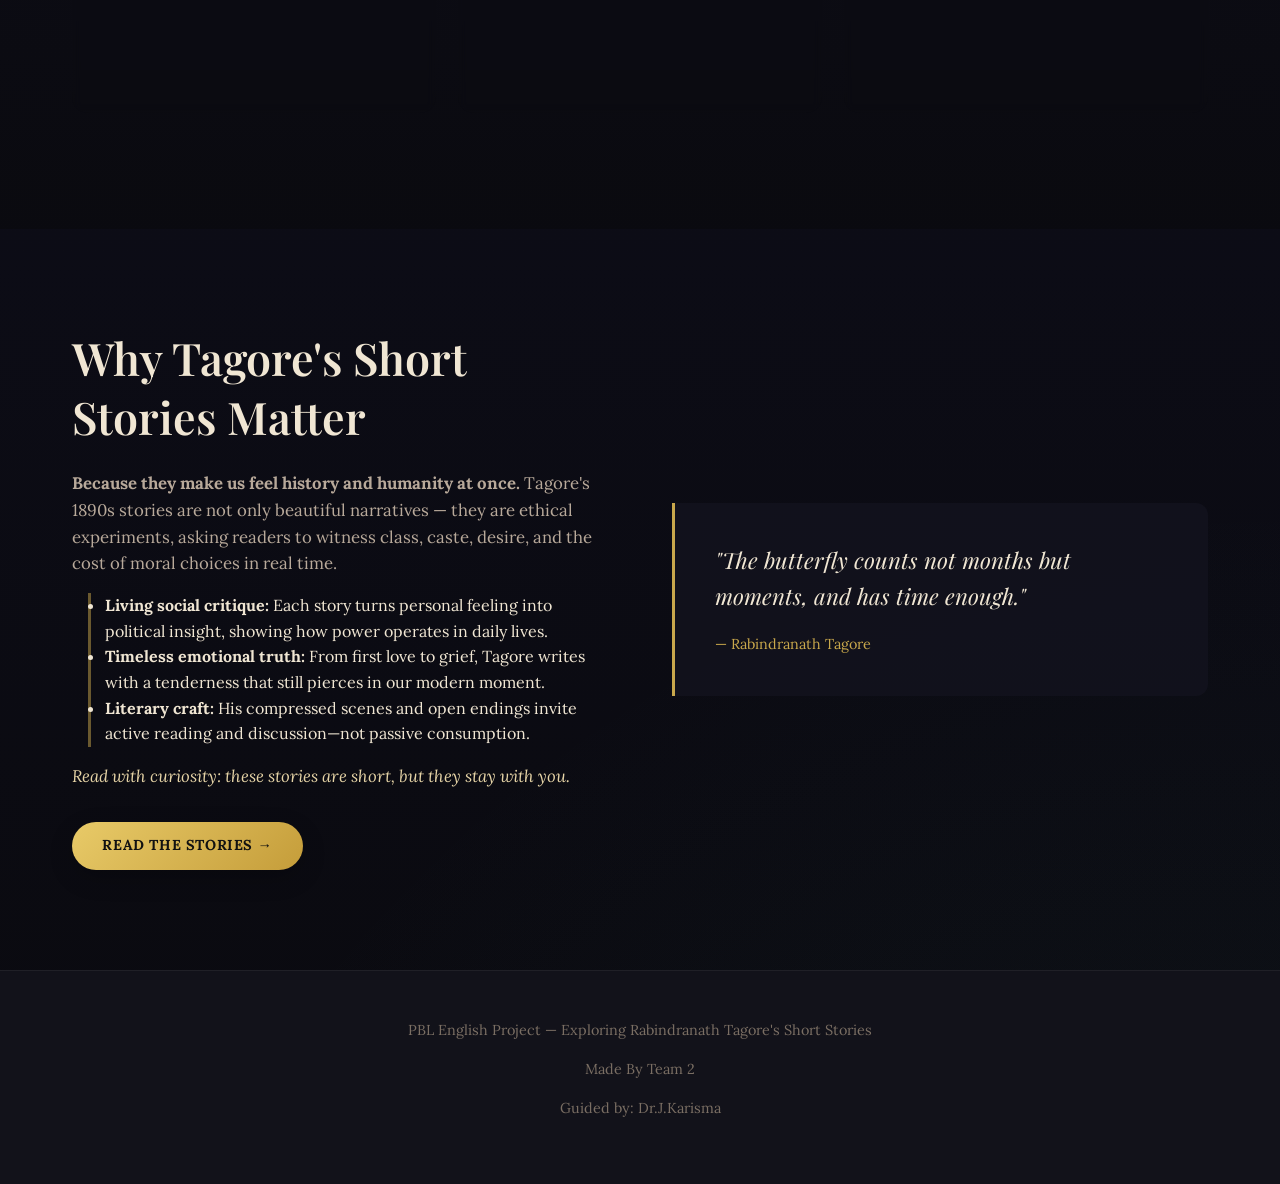
==== commit 4d06c3bd: "update" ====
--- a/index.html
+++ b/index.html
@@ -116,7 +116,6 @@
       <p>PBL English Project — Exploring Rabindranath Tagore's Short Stories</p>
       <p style="margin-top: 0.5rem;">Made By Team 2</p>
       <p>Guided by: Dr.J.Karisma</p>
-      <p>Developed by: Swoyam, Ayush, Pratyaksh, Debomoy</p>
     </div>
   </footer>
 
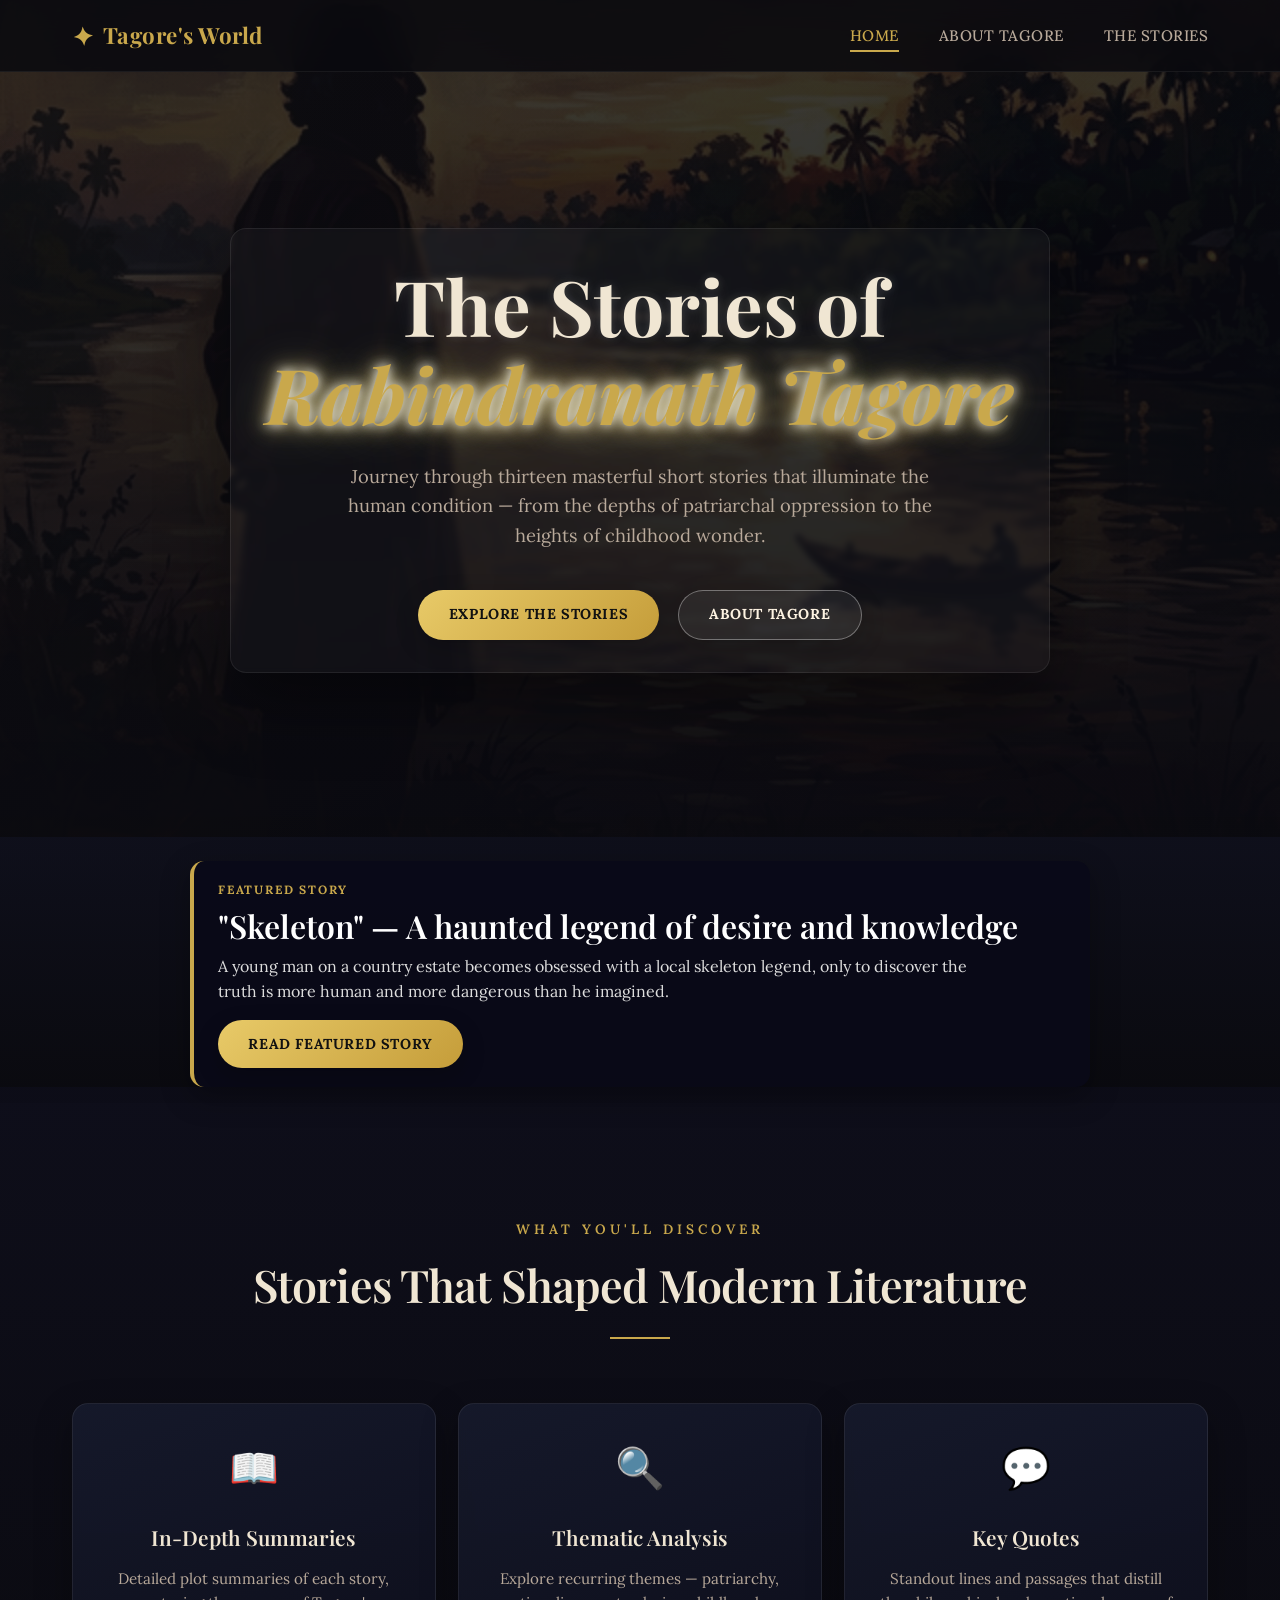
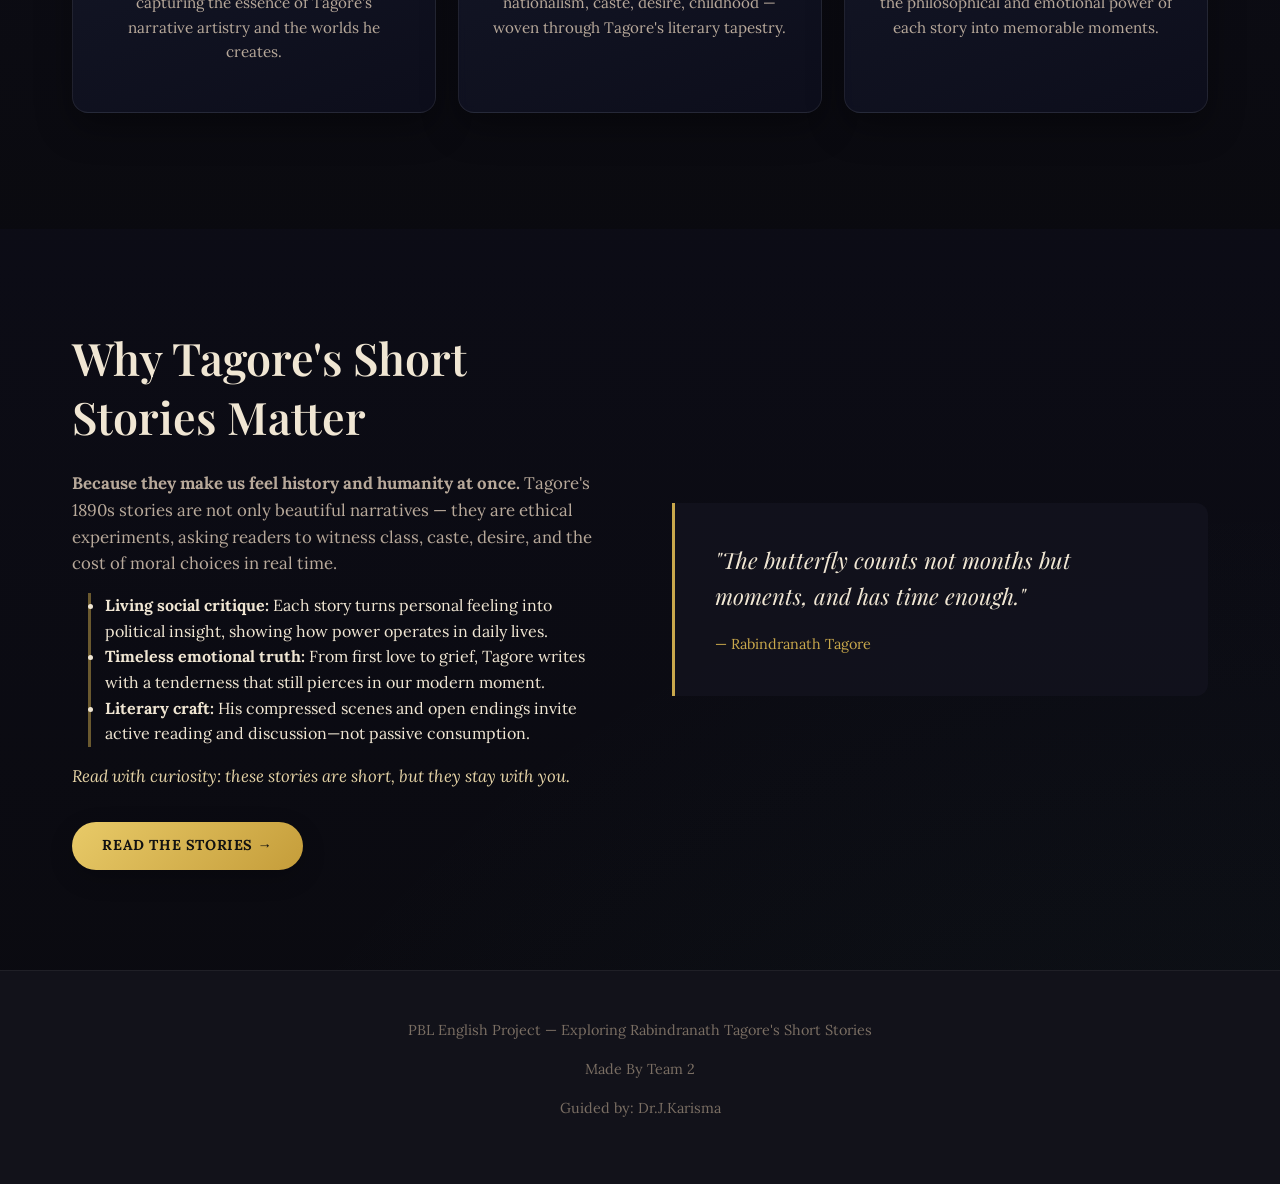
==== commit 7ce6056f: "feat: add cinematic scroll-animated landing page with frame scrubbing, iris wipe transition, and mob" ====
--- a/index.html
+++ b/index.html
@@ -6,8 +6,23 @@
   <meta name="description" content="Explore the literary world of Rabindranath Tagore — a curated collection of his short stories with summaries, themes, and in-depth analysis.">
   <title>Tagore's Stories — Exploring the Literary World of Rabindranath Tagore</title>
   <link rel="stylesheet" href="css/style.css">
+  <style>
+    /* Entry overlay — fades out on arrival from landing page */
+    #entry-overlay {
+      position: fixed;
+      inset: 0;
+      background: #0a0a0f;
+      z-index: 999;
+      opacity: 1;
+      pointer-events: none;
+      transition: opacity 0.7s cubic-bezier(0.16,1,0.3,1) 0.1s;
+    }
+    #entry-overlay.done { opacity: 0; }
+  </style>
 </head>
 <body>
+  <!-- Entry transition overlay -->
+  <div id="entry-overlay"></div>
 
   <!-- Particles -->
   <div class="particles"></div>
@@ -121,5 +136,15 @@
 
   <script src="js/stories-data.js"></script>
   <script src="js/app.js"></script>
+  <script>
+    // Fade out the entry overlay shortly after page loads
+    window.addEventListener('DOMContentLoaded', () => {
+      requestAnimationFrame(() => {
+        requestAnimationFrame(() => {
+          document.getElementById('entry-overlay').classList.add('done');
+        });
+      });
+    });
+  </script>
 </body>
 </html>
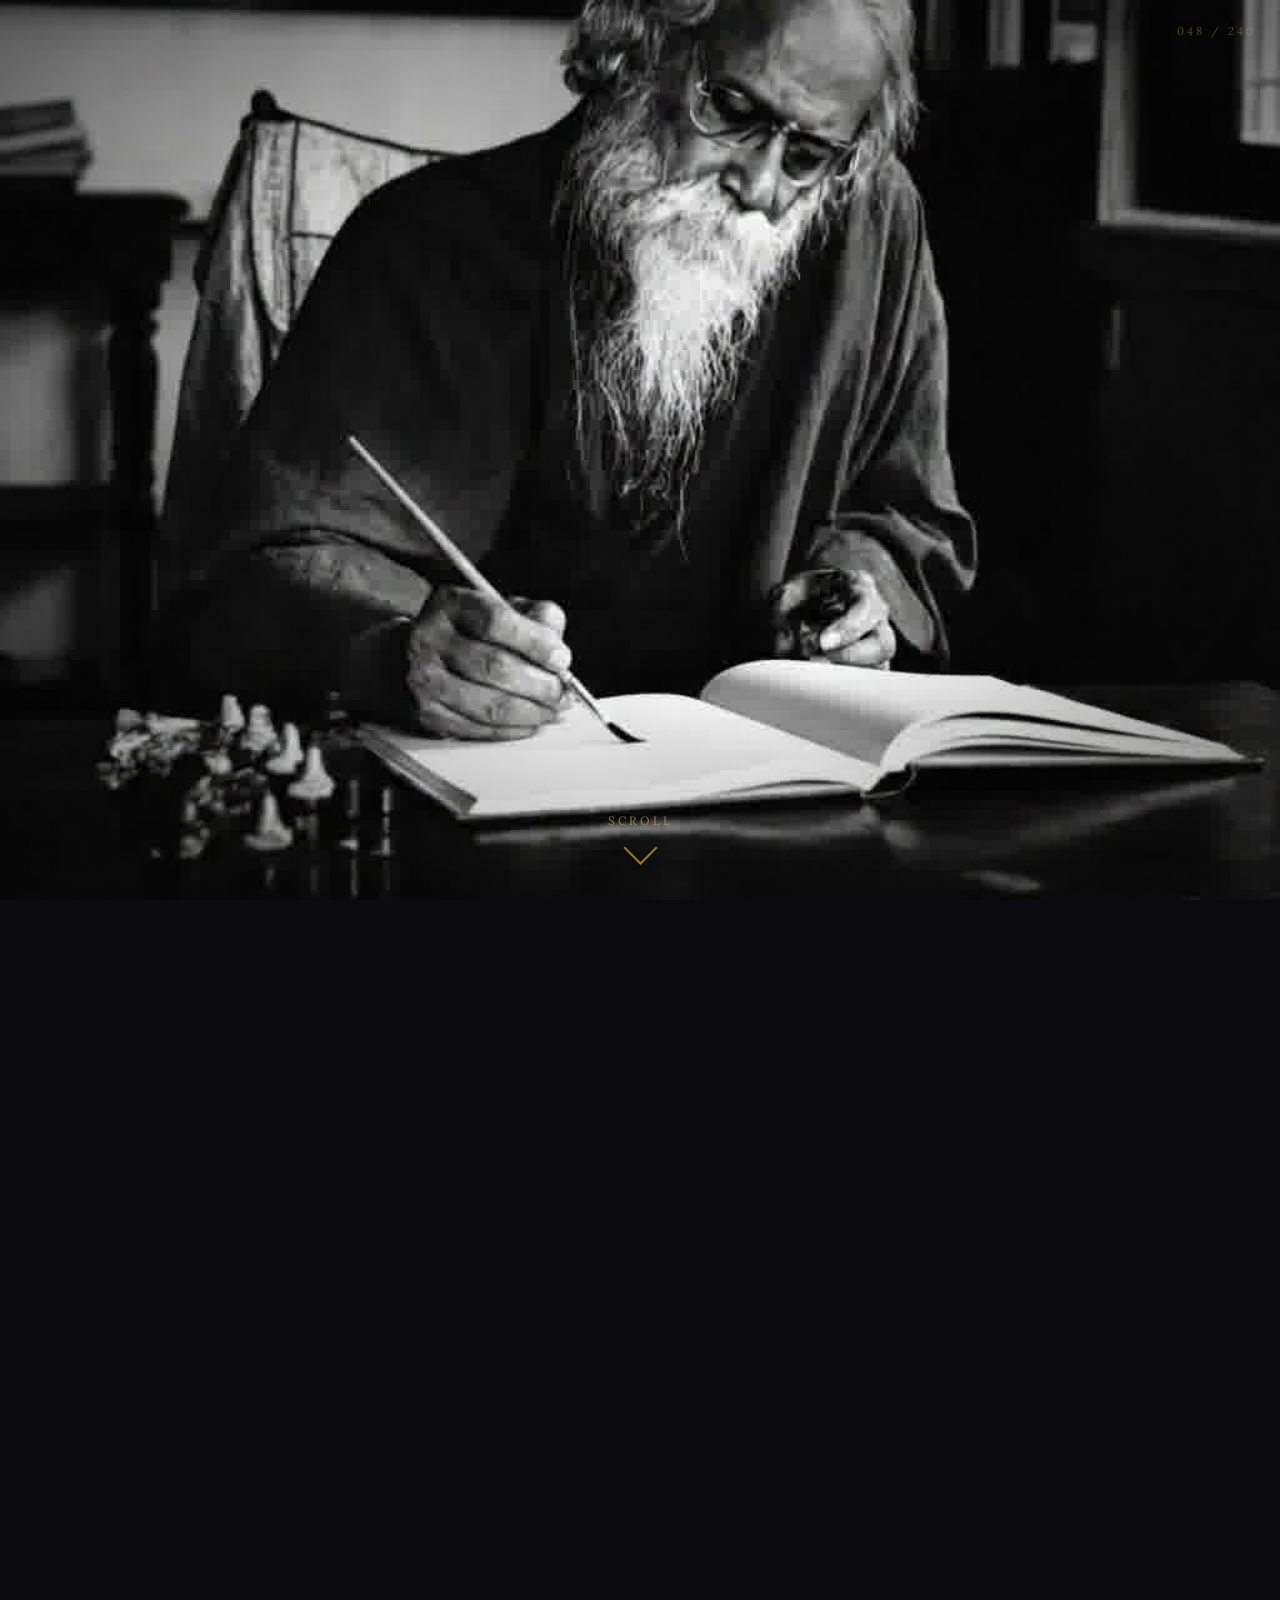
==== commit 9a82da75: "fix: auto-redirect index.html → landing.html on first visit via sessionStorage" ====
--- a/index.html
+++ b/index.html
@@ -3,6 +3,12 @@
 <head>
   <meta charset="UTF-8">
   <meta name="viewport" content="width=device-width, initial-scale=1.0">
+  <!-- Redirect to landing page on first visit -->
+  <script>
+    if (!sessionStorage.getItem('visited')) {
+      window.location.replace('landing.html');
+    }
+  </script>
   <meta name="description" content="Explore the literary world of Rabindranath Tagore — a curated collection of his short stories with summaries, themes, and in-depth analysis.">
   <title>Tagore's Stories — Exploring the Literary World of Rabindranath Tagore</title>
   <link rel="stylesheet" href="css/style.css">
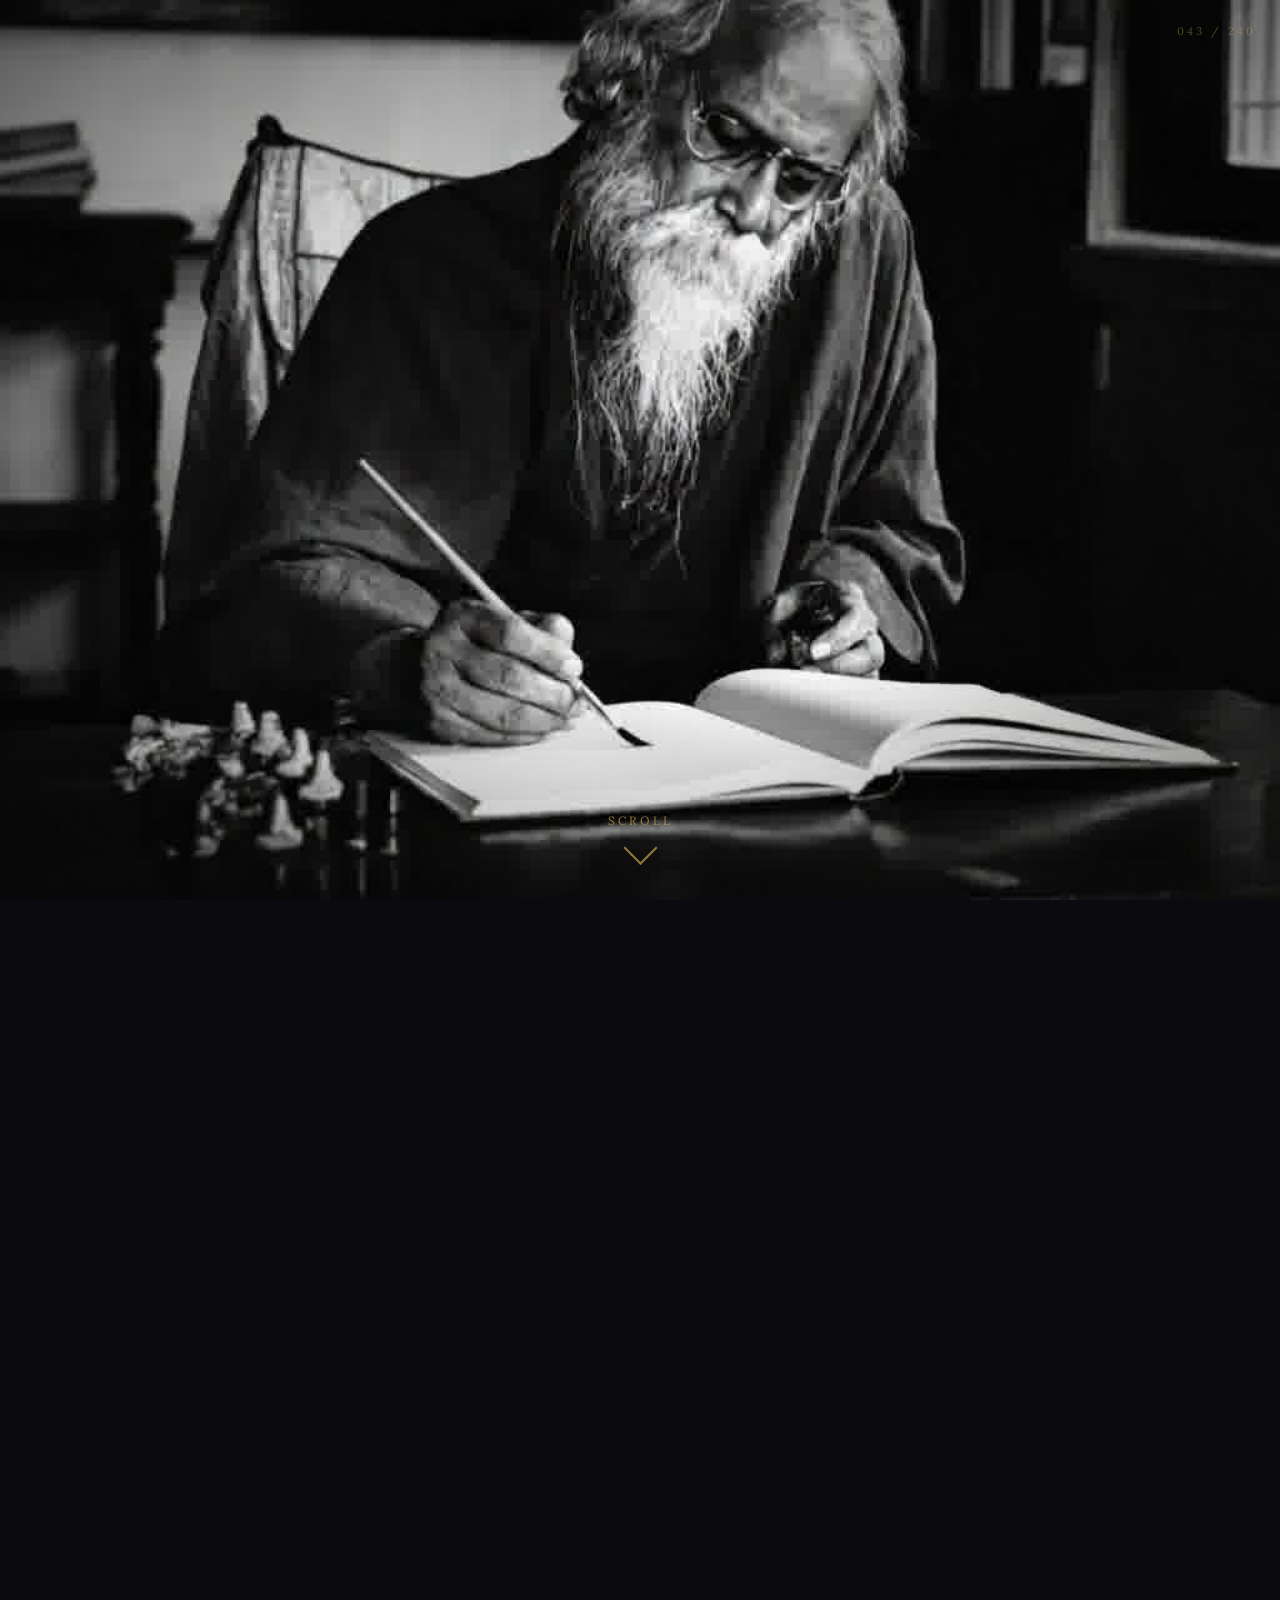
==== commit c3ec706c: "fix: always redirect to landing.html from index.html unless coming from landing page" ====
--- a/index.html
+++ b/index.html
@@ -3,11 +3,17 @@
 <head>
   <meta charset="UTF-8">
   <meta name="viewport" content="width=device-width, initial-scale=1.0">
-  <!-- Redirect to landing page on first visit -->
+  <!-- Redirect to landing page unless coming from landing.html itself -->
   <script>
-    if (!sessionStorage.getItem('visited')) {
-      window.location.replace('landing.html');
-    }
+    (function() {
+      var ref = document.referrer;
+      var fromLanding = ref && ref.indexOf('landing.html') !== -1;
+      if (!fromLanding) {
+        // Clear any stale session flag so landing page always shows fresh
+        sessionStorage.removeItem('visited');
+        window.location.replace('landing.html');
+      }
+    })();
   </script>
   <meta name="description" content="Explore the literary world of Rabindranath Tagore — a curated collection of his short stories with summaries, themes, and in-depth analysis.">
   <title>Tagore's Stories — Exploring the Literary World of Rabindranath Tagore</title>
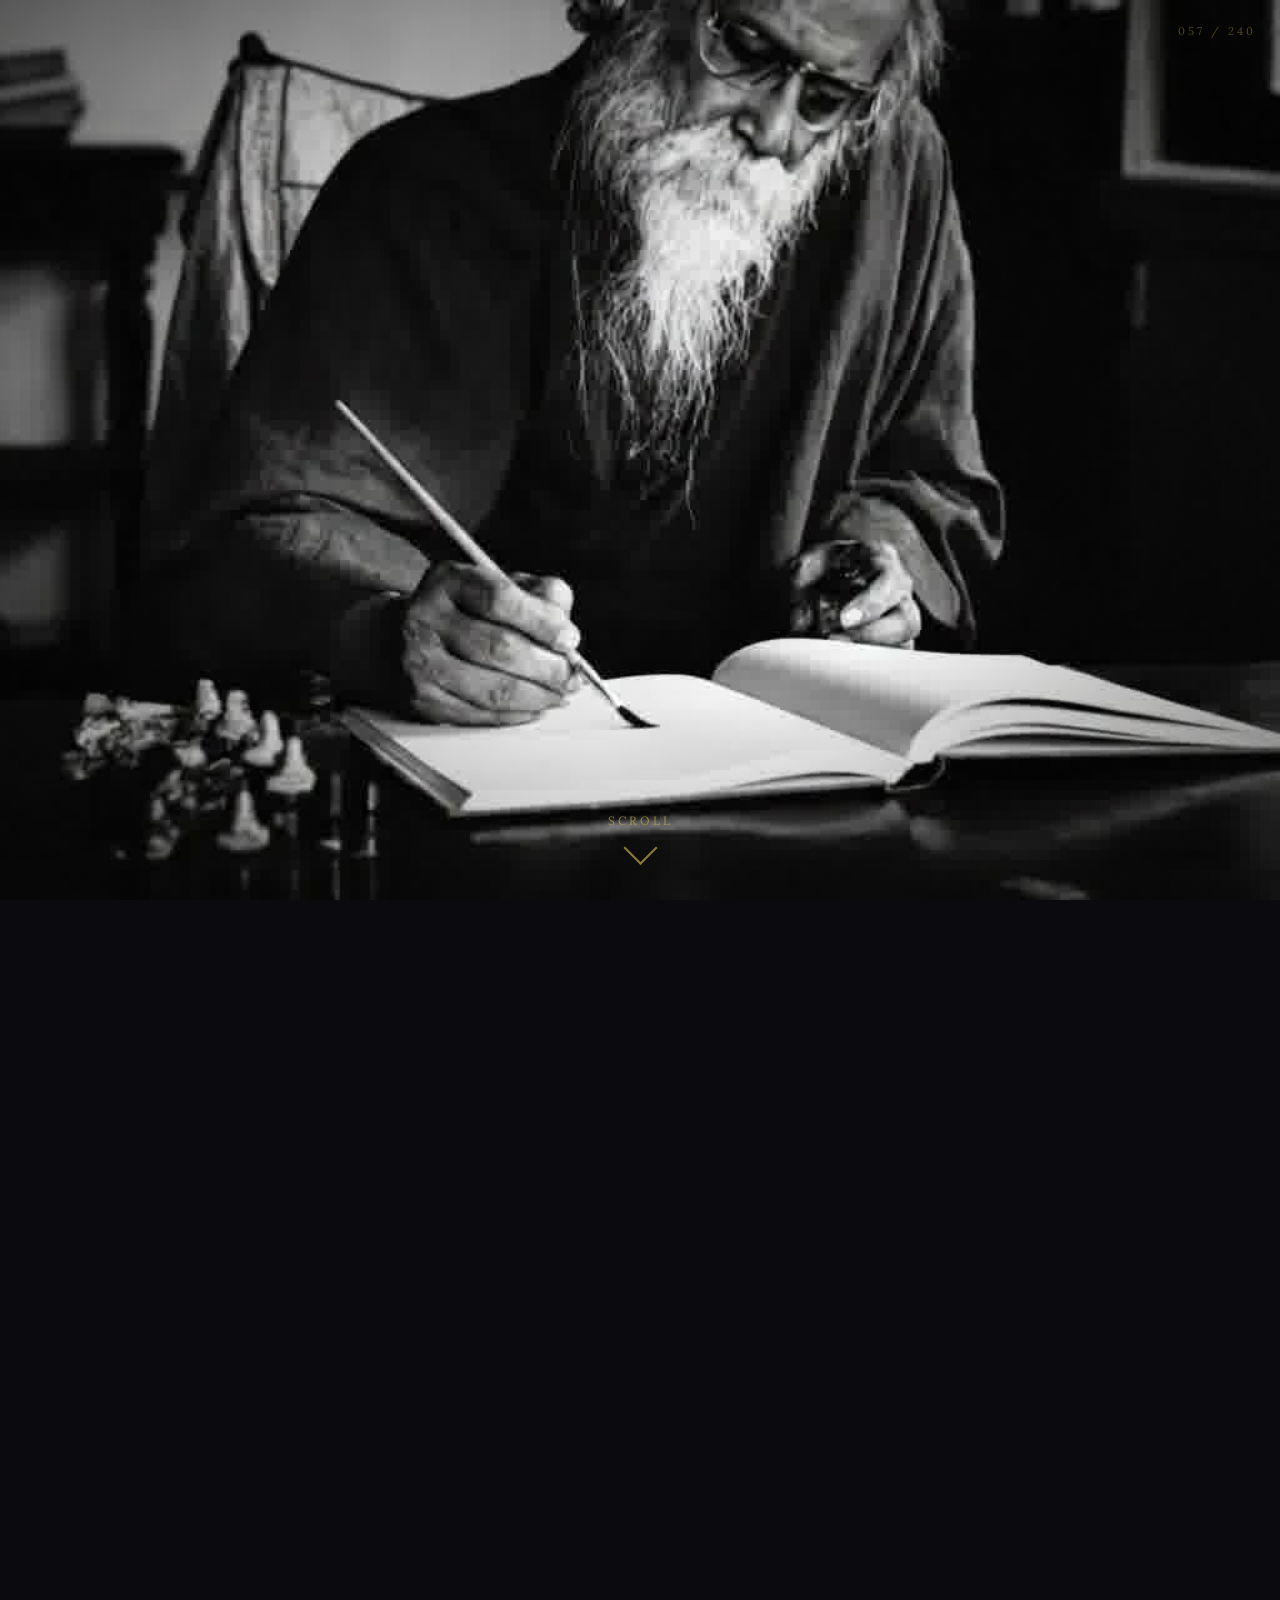
==== commit 687d5418: "optimize: drastic speedup of landing page & restructured file hierarchy so it opens first" ====
--- a/index.html
+++ b/index.html
@@ -3,160 +3,613 @@
 <head>
   <meta charset="UTF-8">
   <meta name="viewport" content="width=device-width, initial-scale=1.0">
-  <!-- Redirect to landing page unless coming from landing.html itself -->
-  <script>
-    (function() {
-      var ref = document.referrer;
-      var fromLanding = ref && ref.indexOf('landing.html') !== -1;
-      if (!fromLanding) {
-        // Clear any stale session flag so landing page always shows fresh
-        sessionStorage.removeItem('visited');
-        window.location.replace('landing.html');
-      }
-    })();
-  </script>
-  <meta name="description" content="Explore the literary world of Rabindranath Tagore — a curated collection of his short stories with summaries, themes, and in-depth analysis.">
-  <title>Tagore's Stories — Exploring the Literary World of Rabindranath Tagore</title>
-  <link rel="stylesheet" href="css/style.css">
+  <meta name="description" content="Enter the world of Rabindranath Tagore — a cinematic journey through literature.">
+  <title>Tagore's World — Enter</title>
+  <link rel="preconnect" href="https://fonts.googleapis.com">
+  <link rel="preconnect" href="https://fonts.gstatic.com" crossorigin>
+  <link href="https://fonts.googleapis.com/css2?family=Playfair+Display:ital,wght@0,700;0,800;1,700&family=Lora:wght@400;500&display=swap" rel="stylesheet">
   <style>
-    /* Entry overlay — fades out on arrival from landing page */
-    #entry-overlay {
+    *, *::before, *::after { margin: 0; padding: 0; box-sizing: border-box; }
+
+    :root {
+      --gold: #c9a84c;
+      --gold-light: #e8d48b;
+      --bg: #0a0a0f;
+    }
+
+    html {
+      scroll-behavior: auto;
+    }
+
+    body {
+      background: var(--bg);
+      font-family: 'Lora', serif;
+      overflow-x: hidden;
+    }
+
+    #film-strip {
+      height: 4800px;
+      position: relative;
+    }
+
+    #canvas-wrap {
+      position: sticky;
+      top: 0;
+      width: 100%;
+      height: 100vh;
+      overflow: hidden;
+      background: #000;
+    }
+
+    #filmCanvas {
+      width: 100%;
+      height: 100%;
+      object-fit: contain;
+      display: block;
+    }
+
+    #canvas-wrap::after {
+      content: '';
+      position: absolute;
+      inset: 0;
+      background: radial-gradient(ellipse at center,
+        transparent 40%,
+        rgba(0,0,0,0.55) 100%);
+      pointer-events: none;
+      z-index: 2;
+    }
+
+    #canvas-wrap::before {
+      content: '';
+      position: absolute;
+      inset: 0;
+      background-image: url("data:image/svg+xml,%3Csvg viewBox='0 0 200 200' xmlns='http://www.w3.org/2000/svg'%3E%3Cfilter id='n'%3E%3CfeTurbulence type='fractalNoise' baseFrequency='0.9' numOctaves='4' stitchTiles='stitch'/%3E%3C/filter%3E%3Crect width='100%25' height='100%25' filter='url(%23n)' opacity='0.04'/%3E%3C/svg%3E");
+      background-size: 200px 200px;
+      opacity: 0.3;
+      pointer-events: none;
+      z-index: 3;
+      animation: grain 0.8s steps(1) infinite;
+    }
+
+    @keyframes grain {
+      0%,100% { transform: translate(0,0); }
+      10%      { transform: translate(-2%,-3%); }
+      20%      { transform: translate(3%,2%); }
+      30%      { transform: translate(-1%,4%); }
+      40%      { transform: translate(4%,-1%); }
+      50%      { transform: translate(-3%,3%); }
+      60%      { transform: translate(2%,-4%); }
+      70%      { transform: translate(-4%,1%); }
+      80%      { transform: translate(1%,3%); }
+      90%      { transform: translate(3%,-2%); }
+    }
+
+    #scroll-hint {
+      position: fixed;
+      bottom: 2.5rem;
+      left: 50%;
+      transform: translateX(-50%);
+      display: flex;
+      flex-direction: column;
+      align-items: center;
+      gap: 0.5rem;
+      z-index: 20;
+      opacity: 1;
+      transition: opacity 0.6s ease;
+      pointer-events: none;
+      color: rgba(201,168,76,0.7);
+      font-family: 'Lora', serif;
+      font-size: 0.75rem;
+      letter-spacing: 3px;
+      text-transform: uppercase;
+    }
+
+    #scroll-hint.hidden { opacity: 0; }
+
+    #scroll-hint .arrow {
+      width: 24px;
+      height: 24px;
+      border-right: 2px solid var(--gold);
+      border-bottom: 2px solid var(--gold);
+      transform: rotate(45deg);
+      animation: bounce 1.5s infinite;
+      opacity: 0.7;
+    }
+
+    @keyframes bounce {
+      0%, 100% { transform: rotate(45deg) translateY(0); }
+      50%       { transform: rotate(45deg) translateY(6px); }
+    }
+
+    #progress-bar {
+      position: fixed;
+      bottom: 0;
+      left: 0;
+      height: 2px;
+      width: 0%;
+      background: linear-gradient(90deg, var(--gold), var(--gold-light));
+      z-index: 30;
+      transition: width 0.05s linear;
+      box-shadow: 0 0 8px var(--gold);
+    }
+
+    #frame-counter {
+      position: fixed;
+      top: 1.5rem;
+      right: 1.5rem;
+      font-family: 'Lora', serif;
+      font-size: 0.7rem;
+      letter-spacing: 3px;
+      color: rgba(201,168,76,0.4);
+      z-index: 20;
+      opacity: 1;
+      transition: opacity 0.4s;
+    }
+
+    #tagline-overlay {
       position: fixed;
       inset: 0;
+      display: flex;
+      flex-direction: column;
+      align-items: center;
+      justify-content: center;
+      z-index: 40;
+      pointer-events: none;
+      opacity: 0;
+      transform: translateZ(0);
+      will-change: opacity;
+      transition: opacity 0.6s ease;
+    }
+
+    #tagline-overlay.visible {
+      opacity: 1;
+      pointer-events: auto;
+    }
+
+    #tagline-overlay.visible .tagline-text {
+      animation: zoomIn 1s cubic-bezier(0.16,1,0.3,1) forwards;
+    }
+
+    .tagline-bg {
+      position: absolute;
+      inset: 0;
+      background: rgba(0,0,0,0.72);
+    }
+
+    .tagline-text {
+      position: relative;
+      z-index: 2;
+      text-align: center;
+      padding: 2rem;
+      opacity: 0;
+      transform: translateZ(0);
+      will-change: transform, opacity;
+    }
+
+    .tagline-eyebrow {
+      font-family: 'Lora', serif;
+      font-size: clamp(0.7rem, 1.5vw, 0.9rem);
+      letter-spacing: 6px;
+      color: var(--gold);
+      text-transform: uppercase;
+      margin-bottom: 1.5rem;
+      opacity: 0;
+    }
+
+    .tagline-main {
+      font-family: 'Playfair Display', Georgia, serif;
+      font-size: clamp(2.2rem, 6vw, 5.5rem);
+      font-weight: 800;
+      font-style: italic;
+      color: #fff;
+      line-height: 1.1;
+      text-shadow: 0 0 60px rgba(201,168,76,0.4), 0 2px 40px rgba(0,0,0,0.8);
+      margin-bottom: 1rem;
+    }
+
+    .tagline-main span {
+      color: var(--gold);
+      display: block;
+    }
+
+    .tagline-sub {
+      font-family: 'Lora', serif;
+      font-size: clamp(0.85rem, 1.8vw, 1.1rem);
+      color: rgba(240,230,211,0.7);
+      letter-spacing: 1px;
+      font-style: italic;
+      margin-bottom: 3rem;
+    }
+
+    .enter-btn {
+      display: inline-flex;
+      align-items: center;
+      gap: 0.9rem;
+      padding: 1.05rem 3rem;
+      background: transparent;
+      border: 1.5px solid var(--gold);
+      color: var(--gold);
+      font-family: 'Lora', serif;
+      font-size: 0.85rem;
+      font-weight: 600;
+      letter-spacing: 5px;
+      text-transform: uppercase;
+      cursor: pointer;
+      text-decoration: none;
+      border-radius: 2px;
+      position: relative;
+      overflow: hidden;
+      transform: translateZ(0);
+      will-change: transform;
+      transition: color 0.45s cubic-bezier(0.16,1,0.3,1), transform 0.45s cubic-bezier(0.16,1,0.3,1), box-shadow 0.45s ease;
+      animation: btnPulse 3s ease-in-out infinite;
+    }
+
+    @keyframes btnPulse {
+      0%, 100% { box-shadow: 0 0 0px rgba(201,168,76,0); }
+      50%       { box-shadow: 0 0 18px rgba(201,168,76,0.3); }
+    }
+
+    .enter-btn::before {
+      content: '';
+      position: absolute;
+      inset: 0;
+      background: var(--gold);
+      transform: translateX(-102%);
+      transition: transform 0.5s cubic-bezier(0.16,1,0.3,1);
+    }
+
+    .enter-btn::after {
+      content: '';
+      position: absolute;
+      top: 0;
+      left: -75%;
+      width: 50%;
+      height: 100%;
+      background: linear-gradient(105deg, transparent 30%, rgba(255,255,255,0.35) 50%, transparent 70%);
+      transform: skewX(-20deg);
+      transition: left 0.55s ease;
+      pointer-events: none;
+    }
+
+    .enter-btn:hover {
+      color: #0a0a0f;
+      transform: translateY(-3px) scale(1.03);
+      box-shadow: 0 12px 36px rgba(201,168,76,0.35);
+      animation: none;
+    }
+
+    .enter-btn:hover::before { transform: translateX(0); }
+    .enter-btn:hover::after { left: 125%; }
+
+    .enter-btn:active { transform: translateY(-1px) scale(0.99); }
+
+    .enter-btn .btn-label, .enter-btn .arrow-icon { position: relative; z-index: 1; }
+
+    .enter-btn .arrow-icon {
+      font-size: 1.1rem;
+      display: inline-block;
+      transition: transform 0.4s cubic-bezier(0.16,1,0.3,1);
+    }
+
+    .enter-btn:hover .arrow-icon { transform: translateX(6px); }
+
+    @keyframes zoomIn {
+      0%   { opacity: 0; transform: scale(0.88); }
+      60%  { opacity: 1; transform: scale(1.02); }
+      100% { opacity: 1; transform: scale(1); }
+    }
+
+    @keyframes fadeUp {
+      0%   { opacity: 0; transform: translateY(20px); }
+      100% { opacity: 1; transform: translateY(0); }
+    }
+
+    #loader {
+      position: fixed;
+      inset: 0;
+      background: var(--bg);
+      display: flex;
+      flex-direction: column;
+      align-items: center;
+      justify-content: center;
+      z-index: 100;
+      transition: opacity 0.8s ease;
+    }
+
+    #loader.hidden {
+      opacity: 0;
+      pointer-events: none;
+    }
+
+    .loader-title {
+      font-family: 'Playfair Display', serif;
+      font-size: clamp(1.5rem, 4vw, 2.5rem);
+      color: var(--gold);
+      font-style: italic;
+      margin-bottom: 2rem;
+      letter-spacing: 2px;
+    }
+
+    .loader-bar-wrap {
+      width: 240px;
+      height: 1px;
+      background: rgba(201,168,76,0.2);
+      position: relative;
+      overflow: hidden;
+    }
+
+    .loader-bar {
+      height: 100%;
+      background: var(--gold);
+      width: 0%;
+      box-shadow: 0 0 8px var(--gold);
+      transition: width 0.1s linear;
+    }
+
+    .loader-text {
+      margin-top: 1rem;
+      font-family: 'Lora', serif;
+      font-size: 0.7rem;
+      letter-spacing: 4px;
+      color: rgba(201,168,76,0.5);
+      text-transform: uppercase;
+    }
+
+    @media (max-width: 768px) {
+      #film-strip { height: 3000px; }
+      .tagline-text { padding: 1.2rem 1rem; }
+      .tagline-eyebrow { font-size: 0.65rem; letter-spacing: 4px; margin-bottom: 1rem; }
+      .tagline-main { font-size: clamp(1.8rem, 8vw, 3rem); margin-bottom: 0.8rem; }
+      .tagline-sub { font-size: 0.82rem; margin-bottom: 2rem; letter-spacing: 0.5px; }
+      .enter-btn { padding: 0.9rem 2rem; font-size: 0.75rem; letter-spacing: 3px; gap: 0.6rem; }
+      #frame-counter { top: auto; bottom: 1.2rem; right: 1rem; font-size: 0.6rem; }
+      #scroll-hint { bottom: 2rem; font-size: 0.65rem; }
+      #scroll-hint .arrow { width: 18px; height: 18px; }
+    }
+
+    @media (max-width: 480px) {
+      #film-strip { height: 2400px; }
+      .tagline-main { font-size: clamp(1.5rem, 9vw, 2.2rem); line-height: 1.15; }
+      .tagline-sub { display: none; }
+      .enter-btn { padding: 0.85rem 1.6rem; letter-spacing: 2px; font-size: 0.7rem; }
+      .loader-bar-wrap { width: 80vw; }
+    }
+
+    #canvas-wrap { touch-action: pan-y; }
+
+    #page-transition {
+      position: fixed;
+      inset: 0;
+      z-index: 200;
+      pointer-events: none;
       background: #0a0a0f;
-      z-index: 999;
-      opacity: 1;
-      pointer-events: none;
-      transition: opacity 0.7s cubic-bezier(0.16,1,0.3,1) 0.1s;
-    }
-    #entry-overlay.done { opacity: 0; }
+      clip-path: circle(0% at 50% 80%);
+      transition: clip-path 0.75s cubic-bezier(0.76,0,0.24,1);
+    }
+
+    #page-transition.active {
+      pointer-events: auto;
+      clip-path: circle(150% at 50% 80%);
+    }
   </style>
 </head>
 <body>
-  <!-- Entry transition overlay -->
-  <div id="entry-overlay"></div>
-
-  <!-- Particles -->
-  <div class="particles"></div>
-
-  <!-- Navbar -->
-  <nav class="navbar">
-    <div class="nav-container">
-      <a href="index.html" class="nav-logo">
-        <span class="logo-icon">✦</span> Tagore's World
-      </a>
-      <ul class="nav-links">
-        <li><a href="index.html">Home</a></li>
-        <li><a href="about.html">About Tagore</a></li>
-        <li><a href="stories.html">The Stories</a></li>
-      </ul>
-      <div class="hamburger">
-        <span></span>
-        <span></span>
-        <span></span>
-      </div>
+
+  <div id="loader">
+    <div class="loader-title">Tagore's World</div>
+    <div class="loader-bar-wrap">
+      <div class="loader-bar" id="loaderBar"></div>
     </div>
-  </nav>
-
-  <!-- Hero -->
-  <section class="hero">
-    <div class="hero-bg">
-      <img src="assets/hero-bg.png" alt="Tagore by the river at dusk">
-    </div>
-    <div class="hero-content">
-      <h1 class="hero-title">The Stories of <span class="highlight">Rabindranath Tagore</span></h1>
-      <p class="hero-description">Journey through thirteen masterful short stories that illuminate the human condition — from the depths of patriarchal oppression to the heights of childhood wonder.</p>
-      <div class="hero-cta">
-        <a href="stories.html" class="btn btn-primary">Explore the Stories</a>
-        <a href="about.html" class="btn btn-outline">About Tagore</a>
-      </div>
+    <div class="loader-text" id="loaderText">Loading cinematic experience…</div>
+  </div>
+
+  <div id="page-transition"></div>
+  <div id="scroll-hint">
+    <span>Scroll</span>
+    <div class="arrow"></div>
+  </div>
+  <div id="progress-bar"></div>
+  <div id="frame-counter">001 / 240</div>
+
+  <section id="film-strip">
+    <div id="canvas-wrap">
+      <canvas id="filmCanvas"></canvas>
     </div>
   </section>
 
-  <!-- Featured Story Highlight -->
-  <section class="featured-story">
-    <div class="container">
-      <div class="featured-story-card reveal">
-        <div class="featured-headline">Featured Story</div>
-        <h3>"Skeleton" — A haunted legend of desire and knowledge</h3>
-        <p>A young man on a country estate becomes obsessed with a local skeleton legend, only to discover the truth is more human and more dangerous than he imagined.</p>
-        <a href="story.html?id=skeleton" class="btn btn-primary">Read Featured Story</a>
-      </div>
+  <div id="tagline-overlay">
+    <div class="tagline-bg"></div>
+    <div class="tagline-text">
+      <div class="tagline-eyebrow" id="tagEyebrow">A PBL English Project</div>
+      <h1 class="tagline-main">
+        Ready to Dive into<br>
+        <span>Tagore's World?</span>
+      </h1>
+      <p class="tagline-sub">"The butterfly counts not months but moments, and has time enough."</p>
+      <a href="home.html" id="enterBtn" class="enter-btn">
+        <span class="btn-label">Enter the World</span>
+        <span class="arrow-icon">→</span>
+      </a>
     </div>
-  </section>
-
-  <!-- Featured Section -->
-  <section class="featured-section">
-    <div class="container">
-      <div class="section-header reveal">
-        <span class="section-label">What You'll Discover</span>
-        <h2 class="section-title">Stories That Shaped Modern Literature</h2>
-        <div class="section-divider"></div>
-      </div>
-
-      <div class="featured-grid reveal-children">
-        <div class="featured-card">
-          <span class="card-icon">📖</span>
-          <h3>In-Depth Summaries</h3>
-          <p>Detailed plot summaries of each story, capturing the essence of Tagore's narrative artistry and the worlds he creates.</p>
-        </div>
-        <div class="featured-card">
-          <span class="card-icon">🔍</span>
-          <h3>Thematic Analysis</h3>
-          <p>Explore recurring themes — patriarchy, nationalism, caste, desire, childhood — woven through Tagore's literary tapestry.</p>
-        </div>
-        <div class="featured-card">
-          <span class="card-icon">💬</span>
-          <h3>Key Quotes</h3>
-          <p>Standout lines and passages that distill the philosophical and emotional power of each story into memorable moments.</p>
-        </div>
-      </div>
-    </div>
-  </section>
-
-  <!-- Intro Quote Section -->
-  <section class="intro-section">
-    <div class="container">
-      <div class="intro-content">
-        <div class="intro-text reveal">
-          <h2>Why Tagore's Short Stories Matter</h2>
-          <p><strong>Because they make us feel history and humanity at once.</strong> Tagore's 1890s stories are not only beautiful narratives — they are ethical experiments, asking readers to witness class, caste, desire, and the cost of moral choices in real time.</p>
-          <ul style="list-style: disc; margin-left: 1rem; margin-bottom: 1rem; color:#f0e6d3;">
-            <li><strong>Living social critique:</strong> Each story turns personal feeling into political insight, showing how power operates in daily lives.</li>
-            <li><strong>Timeless emotional truth:</strong> From first love to grief, Tagore writes with a tenderness that still pierces in our modern moment.</li>
-            <li><strong>Literary craft:</strong> His compressed scenes and open endings invite active reading and discussion—not passive consumption.</li>
-          </ul>
-          <p class="intro-cta">Read with curiosity: these stories are short, but they stay with you.</p>
-          <a href="stories.html" class="btn btn-primary" style="margin-top: 1rem;">Read the Stories →</a>
-        </div>
-        <div class="intro-quote reveal">
-          <blockquote>"The butterfly counts not months but moments, and has time enough."</blockquote>
-          <cite>— Rabindranath Tagore</cite>
-        </div>
-      </div>
-    </div>
-  </section>
-
-  <!-- Footer -->
-  <footer class="footer">
-    <div class="container">
-      <p>PBL English Project — Exploring Rabindranath Tagore's Short Stories</p>
-      <p style="margin-top: 0.5rem;">Made By Team 2</p>
-      <p>Guided by: Dr.J.Karisma</p>
-    </div>
-  </footer>
-
-  <script src="js/stories-data.js"></script>
-  <script src="js/app.js"></script>
+  </div>
+
   <script>
-    // Fade out the entry overlay shortly after page loads
-    window.addEventListener('DOMContentLoaded', () => {
-      requestAnimationFrame(() => {
-        requestAnimationFrame(() => {
-          document.getElementById('entry-overlay').classList.add('done');
-        });
+    const TOTAL_FRAMES = 240;
+    const INITIAL_LOAD_COUNT = 30; // Load first 30 frames before showing page
+    const FRAME_PATH = (n) => `pics/ezgif-frame-${String(n).padStart(3, '0')}.jpg`;
+    const TAGLINE_TRIGGER = 0.82;
+
+    const canvas = document.getElementById('filmCanvas');
+    const ctx = canvas.getContext('2d');
+    const loader = document.getElementById('loader');
+    const loaderBar = document.getElementById('loaderBar');
+    const loaderText = document.getElementById('loaderText');
+    const scrollHint = document.getElementById('scroll-hint');
+    const progressBar = document.getElementById('progress-bar');
+    const frameCounter = document.getElementById('frame-counter');
+    const taglineEl = document.getElementById('tagline-overlay');
+    const tagEyebrow = document.getElementById('tagEyebrow');
+    const enterBtn = document.getElementById('enterBtn');
+    const pageTrans = document.getElementById('page-transition');
+
+    const images = new Array(TOTAL_FRAMES);
+    let loadedCount = 0;
+    let currentFrame = 0;
+    let taglineShown = false;
+    let initialLoaded = false;
+
+    function resizeCanvas() {
+      canvas.width = window.innerWidth;
+      canvas.height = window.innerHeight;
+      drawFrame(currentFrame);
+    }
+    window.addEventListener('resize', resizeCanvas);
+    resizeCanvas();
+
+    function drawFrame(index) {
+      const img = images[index];
+      if (!img || !img.complete || img.naturalWidth === 0) return;
+      const cw = canvas.width, ch = canvas.height;
+      const iw = img.naturalWidth, ih = img.naturalHeight;
+      const scale = Math.max(cw / iw, ch / ih);
+      const dw = iw * scale, dh = ih * scale;
+      const dx = (cw - dw) / 2, dy = (ch - dh) / 2;
+      ctx.clearRect(0, 0, cw, ch);
+      ctx.drawImage(img, dx, dy, dw, dh);
+    }
+
+    function getScrollProgress() {
+      const strip = document.getElementById('film-strip');
+      const scrollY = window.scrollY;
+      const maxScroll = strip.scrollHeight - window.innerHeight;
+      return Math.min(Math.max(scrollY / maxScroll, 0), 1);
+    }
+
+    let smoothFrame = 0;
+    let targetFrame = 0;
+    let animLoopRunning = false;
+    let lastFrame = -1;
+
+    function animLoop() {
+      animLoopRunning = true;
+      const diff = targetFrame - smoothFrame;
+      if (Math.abs(diff) > 0.1) {
+        smoothFrame += diff * 0.12;
+        const idx = Math.round(Math.min(Math.max(smoothFrame, 0), TOTAL_FRAMES - 1));
+        if (idx !== lastFrame) {
+          currentFrame = idx;
+          lastFrame = idx;
+          drawFrame(idx);
+          frameCounter.textContent = `${String(idx + 1).padStart(3, '0')} / ${String(TOTAL_FRAMES).padStart(3, '0')}`;
+        }
+        requestAnimationFrame(animLoop);
+      } else {
+        animLoopRunning = false;
+      }
+    }
+
+    function onScroll() {
+      const progress = getScrollProgress();
+      progressBar.style.width = (progress * 100) + '%';
+      if (progress > 0.05) scrollHint.classList.add('hidden');
+      else scrollHint.classList.remove('hidden');
+      targetFrame = Math.min(progress * TOTAL_FRAMES, TOTAL_FRAMES - 1);
+      if (progress >= TAGLINE_TRIGGER && !taglineShown) showTagline();
+      else if (progress < TAGLINE_TRIGGER - 0.02 && taglineShown) hideTagline();
+      if (!animLoopRunning) requestAnimationFrame(animLoop);
+    }
+
+    function showTagline() {
+      taglineShown = true;
+      taglineEl.classList.add('visible');
+      targetFrame = smoothFrame;
+      document.getElementById('canvas-wrap').style.setProperty('--grain-play', 'paused');
+      setTimeout(() => { tagEyebrow.style.animation = 'fadeUp 0.6s ease forwards'; }, 200);
+    }
+
+    function hideTagline() {
+      taglineShown = false;
+      taglineEl.classList.remove('visible');
+      tagEyebrow.style.animation = 'none';
+      tagEyebrow.style.opacity = '0';
+    }
+
+    window.addEventListener('scroll', onScroll, { passive: true });
+
+    enterBtn.addEventListener('click', (e) => {
+      e.preventDefault();
+      sessionStorage.setItem('visited', '1');
+      const rect = enterBtn.getBoundingClientRect();
+      const cx = Math.round(rect.left + rect.width / 2);
+      const cy = Math.round(rect.top + rect.height / 2);
+      pageTrans.style.clipPath = `circle(0% at ${cx}px ${cy}px)`;
+      pageTrans.style.transition = 'none';
+      pageTrans.offsetWidth;
+      pageTrans.style.transition = 'clip-path 0.75s cubic-bezier(0.76,0,0.24,1)';
+      pageTrans.style.clipPath = `circle(150% at ${cx}px ${cy}px)`;
+      pageTrans.style.pointerEvents = 'auto';
+      setTimeout(() => { window.location.href = 'home.html'; }, 780);
+    });
+
+    async function preload() {
+      // 1. Initial priority load (first few frames)
+      const priorityFrames = [0, 1, 2, 5, 10, 15, 20, 25];
+      for (const idx of priorityFrames) {
+        await loadImage(idx);
+        if (idx === 0) drawFrame(0);
+      }
+
+      // 2. Sequential load of the first series (up to INITIAL_LOAD_COUNT)
+      for (let i = 0; i < INITIAL_LOAD_COUNT; i++) {
+        if (!images[i]) await loadImage(i);
+        updateLoader(i + 1, INITIAL_LOAD_COUNT);
+      }
+
+      // 3. Early reveal
+      revealPage();
+
+      // 4. Background load remaining frames in batches
+      const BATCH_SIZE = 5;
+      for (let i = INITIAL_LOAD_COUNT; i < TOTAL_FRAMES; i += BATCH_SIZE) {
+        const batch = [];
+        for (let j = 0; j < BATCH_SIZE && (i + j) < TOTAL_FRAMES; j++) {
+          batch.push(loadImage(i + j));
+        }
+        await Promise.all(batch);
+      }
+    }
+
+    function loadImage(idx) {
+      if (images[idx]) return Promise.resolve(images[idx]);
+      return new Promise((resolve) => {
+        const img = new Image();
+        img.onload = () => {
+          images[idx] = img;
+          resolve(img);
+        };
+        img.onerror = () => {
+          resolve(null);
+        };
+        img.src = FRAME_PATH(idx + 1);
       });
-    });
+    }
+
+    function updateLoader(current, total) {
+      const pct = Math.round((current / total) * 100);
+      loaderBar.style.width = pct + '%';
+      if (pct > 90) loaderText.textContent = 'Stabilizing vision…';
+    }
+
+    function revealPage() {
+      if (initialLoaded) return;
+      initialLoaded = true;
+      loader.classList.add('hidden');
+      setTimeout(() => { loader.style.display = 'none'; }, 900);
+      drawFrame(0);
+    }
+
+    preload();
   </script>
 </body>
 </html>
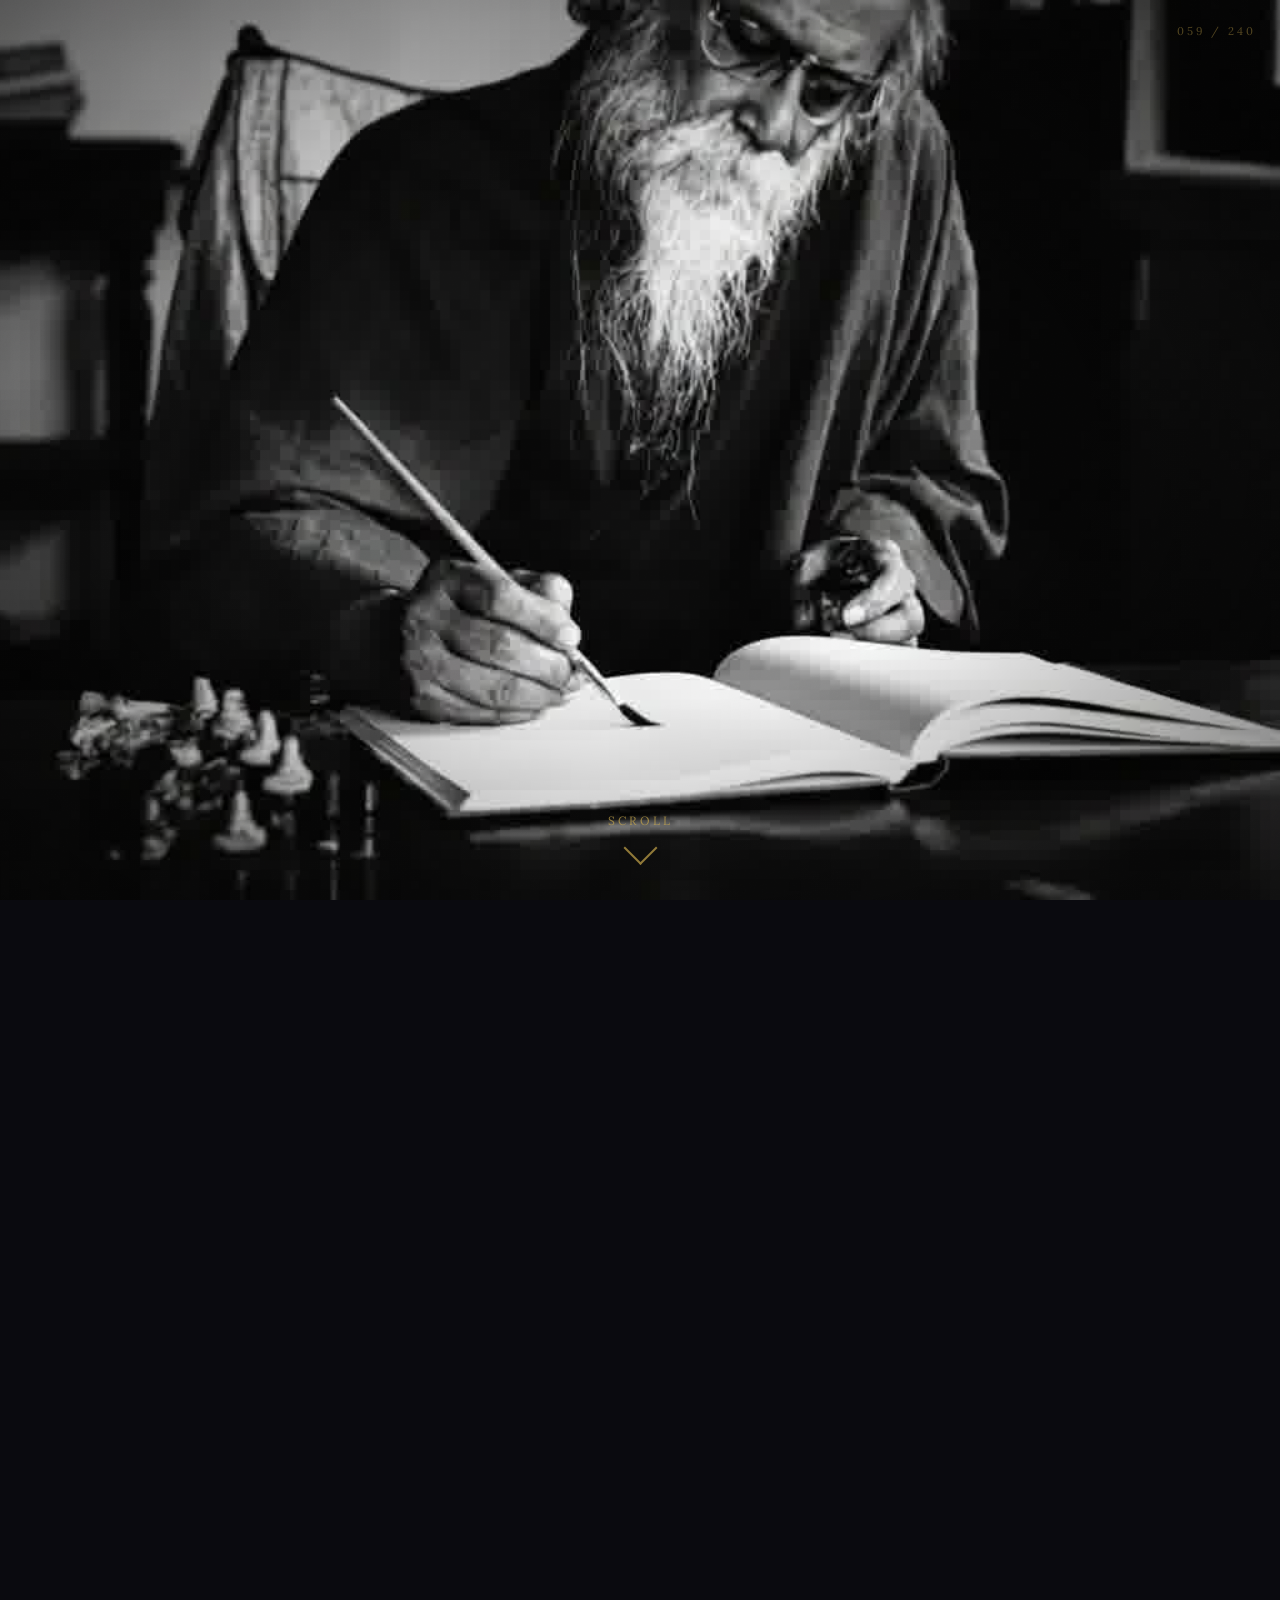
==== commit 0736b688: "Clear tagline eyebrow in index.html Removed text from the tagline eyebrow section." ====
--- a/index.html
+++ b/index.html
@@ -421,7 +421,7 @@
   <div id="tagline-overlay">
     <div class="tagline-bg"></div>
     <div class="tagline-text">
-      <div class="tagline-eyebrow" id="tagEyebrow">A PBL English Project</div>
+      <div class="tagline-eyebrow" id="tagEyebrow"></div>
       <h1 class="tagline-main">
         Ready to Dive into<br>
         <span>Tagore's World?</span>
